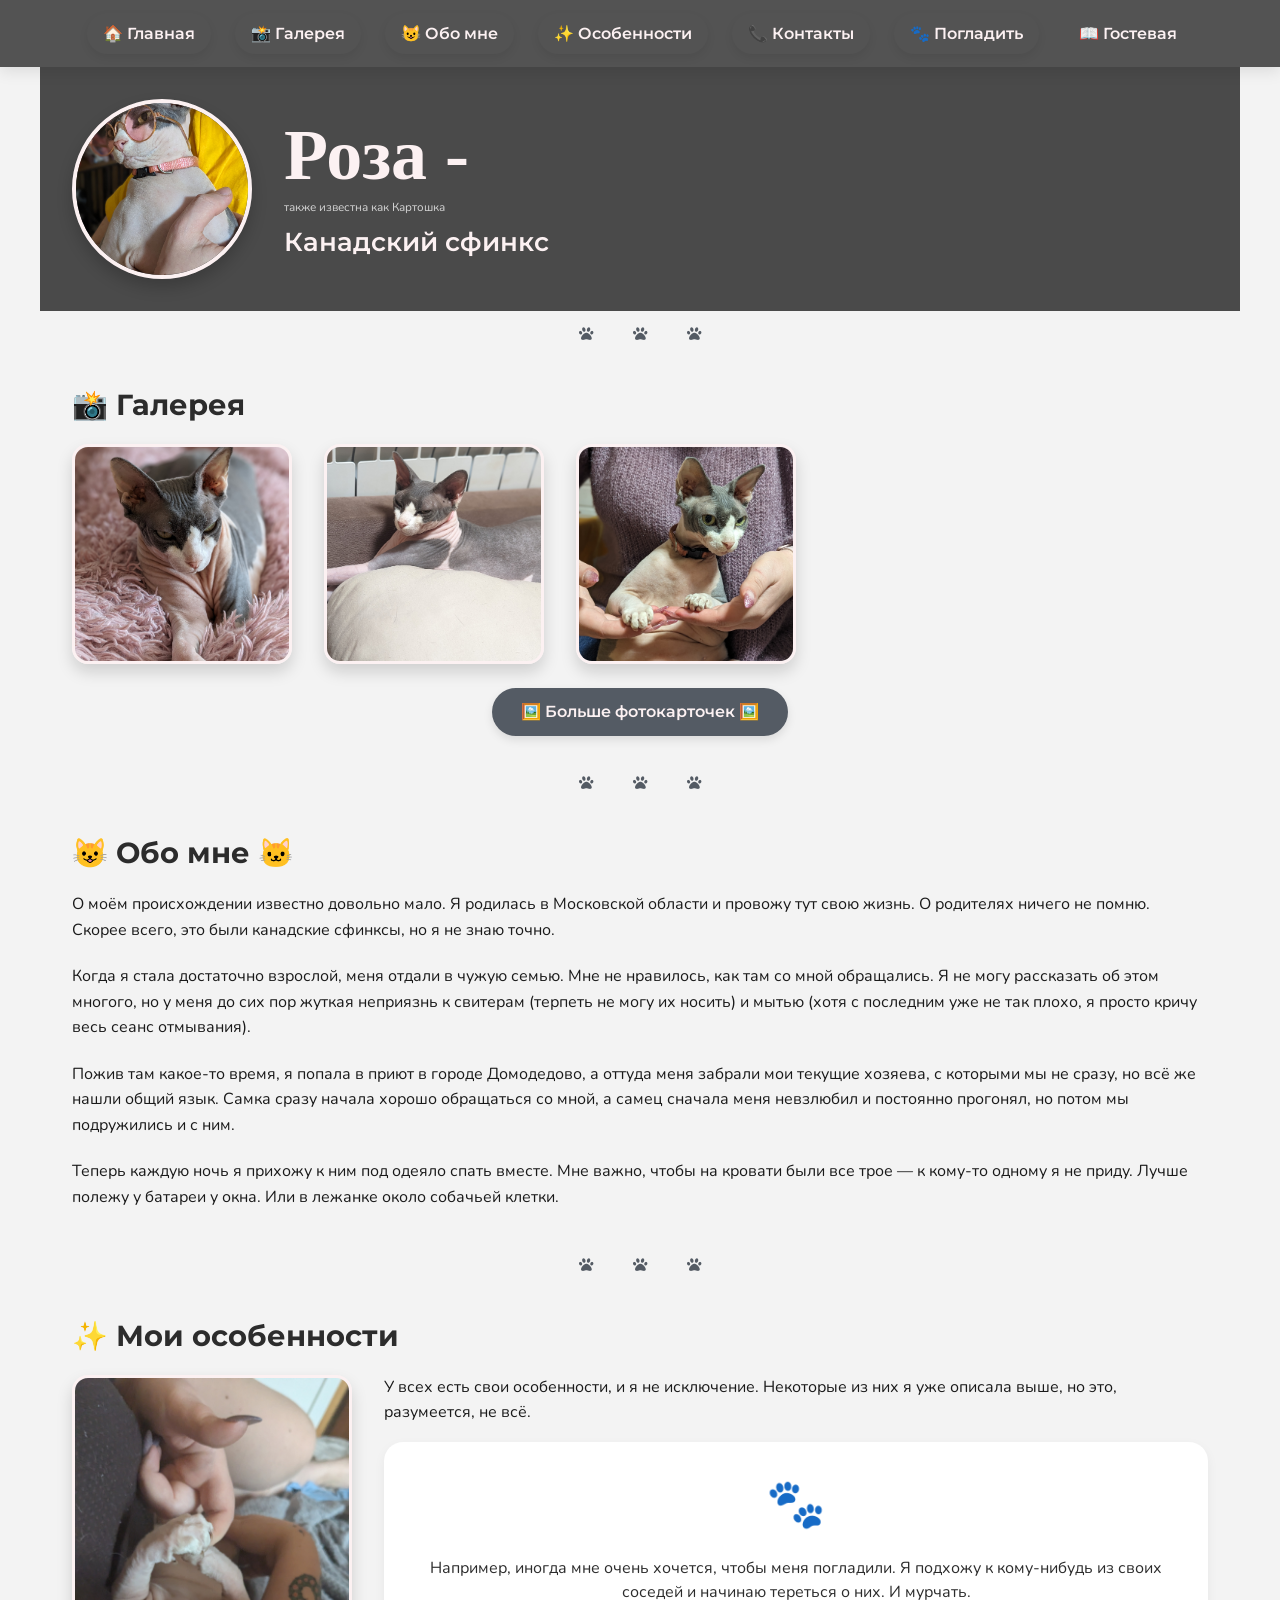
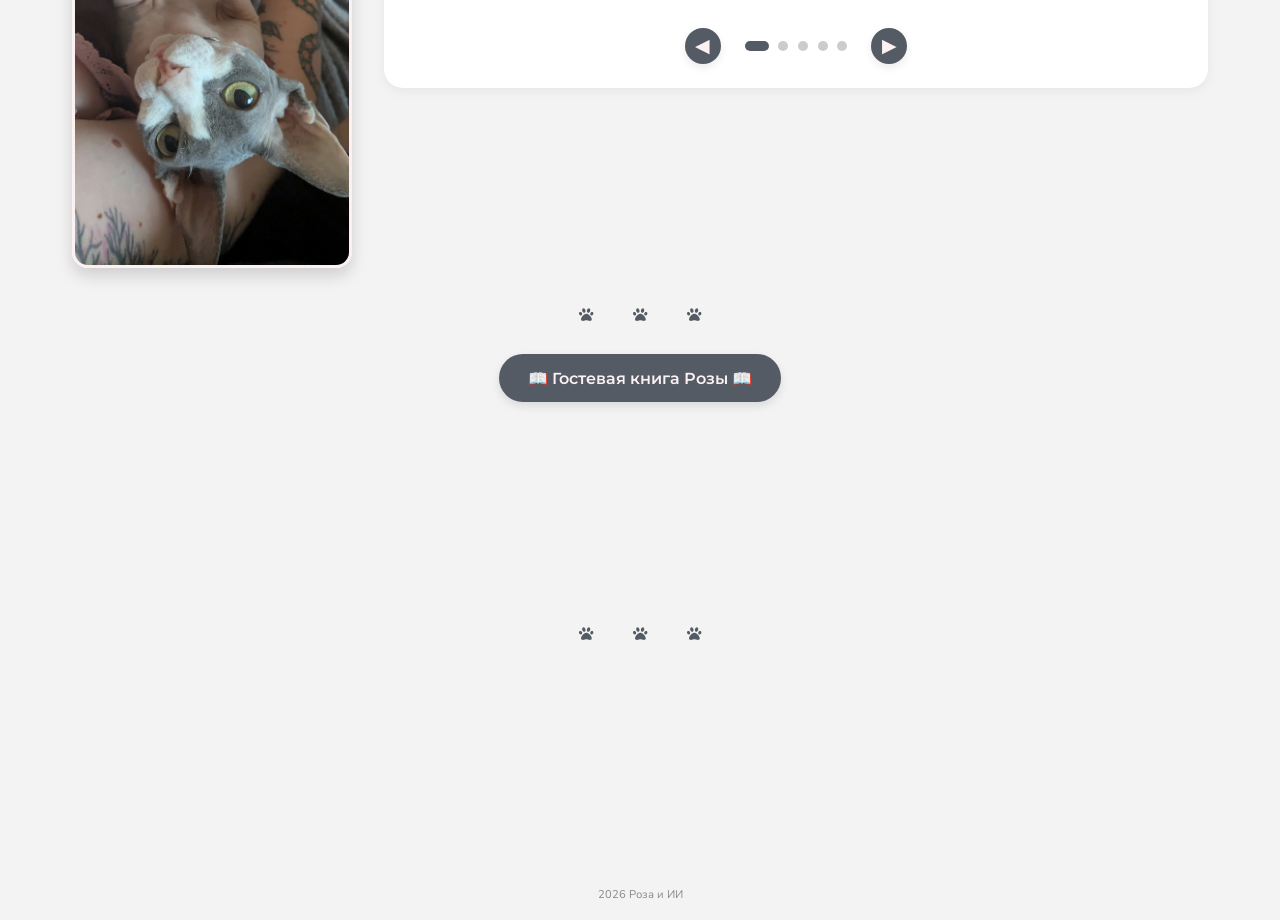
==== index.html @ 44379795 "Fix script 2" ====
<!DOCTYPE html>
<html lang="ru">
<head>
    <meta charset="UTF-8">
    <meta name="viewport" content="width=device-width, initial-scale=1.0, user-scalable=yes">
    <title>Роза — Канадский сфинкс</title>
    <link href="https://fonts.googleapis.com/css2?family=Montserrat:wght@400;600;700;800&family=Nunito:wght@300;400;500;600;700&display=swap" rel="stylesheet">
    <link rel="stylesheet" href="https://cdnjs.cloudflare.com/ajax/libs/font-awesome/6.0.0-beta3/css/all.min.css">
    <link rel="stylesheet" href="css/style.css">
    <style>
        /* Стили для липкой шапки */
        .sticky-nav {
            position: sticky;
            top: 0;
            z-index: 1000;
            background: rgba(74, 74, 74, 0.95);
            backdrop-filter: blur(10px);
            padding: 0.8rem 2rem;
            display: flex;
            justify-content: center;
            flex-wrap: wrap;
            gap: 1.5rem;
            box-shadow: 0 4px 15px rgba(0,0,0,0.1);
        }

        .nav-link {
            background: none;
            border: none;
            color: #FCF1F2;
            font-family: 'Montserrat', sans-serif;
            font-weight: 600;
            font-size: 1rem;
            cursor: pointer;
            padding: 0.5rem 1rem;
            border-radius: 2rem;
            transition: 0.2s;
            display: inline-flex;
            align-items: center;
            gap: 0.5rem;
        }

        .nav-link:hover {
            background: rgba(255,255,255,0.2);
            transform: translateY(-2px);
        }

        .nav-link:active {
            transform: translateY(0);
        }

        html {
            scroll-behavior: smooth;
        }

        section, [id] {
            scroll-margin-top: 80px;
        }

        .hero {
            display: flex;
            align-items: center;
            gap: 2rem;
            padding: 2rem 2rem;
            background: #4A4A4A;
            flex-wrap: wrap;
        }

        .hero-photo {
            width: 180px;
            height: 180px;
            object-fit: cover;
            border-radius: 50%;
            border: 4px solid #FCF1F2;
            box-shadow: 0 8px 16px rgba(0,0,0,0.2);
            cursor: default;
        }

        .hero-title {
            flex: 1;
        }
        .hero-name {
            font-family: 'Brush Script MT', 'Brush Script Std', cursive;
            font-size: 4.5rem;
            font-weight: bold;
            color: #FCF1F2;
            line-height: 1.1;
        }
        .hero-alias {
            font-family: 'Nunito', sans-serif;
            font-size: 0.73rem;
            font-weight: 400;
            color: #d4d4d4;
            margin-top: 0.2rem;
        }
        .hero-breed {
            font-family: 'Montserrat', sans-serif;
            font-size: 1.6rem;
            font-weight: 600;
            color: #FCF1F2;
            margin-top: 0.3rem;
        }

        .paw-divider {
            display: flex;
            justify-content: center;
            gap: 2.5rem;
            padding: 1rem 0;
            background: #F3F3F3;
            flex-wrap: wrap;
        }

        .paw-icon {
            font-size: 0.9rem;
            color: #545B64;
        }

        .section {
            background: #F3F3F3;
            padding: 1.5rem 2rem;
            margin-bottom: 0;
        }

        .section-title {
            font-family: 'Montserrat', sans-serif;
            font-size: 1.8rem;
            font-weight: 700;
            color: #2c2c2c;
            margin: 0 0 1rem 0;
            padding: 0;
            border-bottom: none;
        }

        .text-content {
            font-size: 1rem;
            color: #1a1a1a;
        }

        .gallery {
            display: flex;
            flex-wrap: wrap;
            gap: 2rem;
            justify-content: flex-start;
            margin: 1rem 0;
        }

        .gallery-item {
            position: relative;
            display: inline-block;
            cursor: pointer;
        }

        .gallery-item img {
            width: 220px;
            height: 220px;
            object-fit: cover;
            border-radius: 1rem;
            box-shadow: 0 8px 16px rgba(0,0,0,0.15);
            transition: 0.3s;
            display: block;
            border: 3px solid #FCF1F2;
        }

        @media (hover: hover) and (pointer: fine) {
            .gallery-item:hover::before {
                content: "🐾 🐾 🐾 🐾 🐾";
                position: absolute;
                top: -12px;
                left: -12px;
                right: -12px;
                bottom: -12px;
                font-size: 0.85rem;
                letter-spacing: 6px;
                background: transparent;
                display: flex;
                align-items: center;
                justify-content: center;
                pointer-events: none;
                border: 2px dashed #545B64;
                border-radius: 1.2rem;
                color: #545B64;
                text-align: center;
                line-height: 1.2;
                padding: 0.2rem;
            }
            .gallery-item:hover img {
                transform: scale(1.01);
                border-color: #545B64;
            }
        }

        .gallery-item:active::before {
            content: "🐾 🐾 🐾 🐾 🐾";
            position: absolute;
            top: -12px;
            left: -12px;
            right: -12px;
            bottom: -12px;
            font-size: 0.85rem;
            letter-spacing: 6px;
            background: transparent;
            display: flex;
            align-items: center;
            justify-content: center;
            border: 2px dashed #545B64;
            border-radius: 1.2rem;
            color: #545B64;
        }
        .gallery-item:active img {
            transform: scale(0.99);
        }

        .features-block {
            display: flex;
            gap: 2rem;
            flex-wrap: wrap;
            align-items: flex-start;
        }

        .features-img {
            width: 280px;
            border-radius: 1rem;
            object-fit: cover;
            box-shadow: 0 8px 16px rgba(0,0,0,0.15);
            border: 3px solid #FCF1F2;
            transition: 0.3s;
            cursor: pointer;
        }

        @media (hover: hover) and (pointer: fine) {
            .features-img:hover {
                transform: scale(1.01);
                border-color: #545B64;
                outline: 2px dashed #545B64;
                outline-offset: 8px;
            }
        }
        .features-img:active {
            outline: 2px dashed #545B64;
            outline-offset: 8px;
            transform: scale(0.99);
        }

        .features-text {
            flex: 1;
        }

        .features-list {
            list-style: none;
            margin-top: 1rem;
        }

        .features-list li {
            margin-bottom: 0.8rem;
            padding-left: 1.8rem;
            position: relative;
        }

        .features-list li::before {
            content: "🐾";
            position: absolute;
            left: 0;
            color: #545B64;
            font-weight: bold;
        }

        .contact-footer {
            margin-top: 0.8rem;
            font-style: italic;
            color: #545B64;
            font-size: 0.9rem;
        }

        .closing-block {
            display: flex;
            gap: 2.5rem;
            align-items: center;
            flex-wrap: wrap;
        }

        .closing-img {
            width: 260px;
            border-radius: 1rem;
            object-fit: cover;
            box-shadow: 0 8px 16px rgba(0,0,0,0.15);
            border: 3px solid #FCF1F2;
            transition: 0.3s;
            cursor: pointer;
        }

        @media (hover: hover) and (pointer: fine) {
            .closing-img:hover {
                transform: scale(1.01);
                border-color: #545B64;
                outline: 2px dashed #545B64;
                outline-offset: 8px;
            }
        }
        .closing-img:active {
            outline: 2px dashed #545B64;
            outline-offset: 8px;
            transform: scale(0.99);
        }

        .closing-text {
            flex: 1;
            font-size: 1.1rem;
            line-height: 1.5;
        }

        .closing-text p:last-child {
            margin-top: 0.8rem;
            font-weight: 700;
        }

        .footer-signature {
            text-align: center;
            font-family: 'Nunito', sans-serif;
            font-size: 0.7rem;
            color: #888;
            margin-top: 1rem;
            padding: 1rem;
            background: #F3F3F3;
        }

        .story-text {
            display: flex;
            flex-direction: column;
            gap: 0.8rem;
        }
        .story-text p {
            margin-bottom: 0.5rem;
        }

        /* Модальное окно для фото на главной странице */
        .modal {
            display: none;
            position: fixed;
            z-index: 2000;
            left: 0;
            top: 0;
            width: 100%;
            height: 100%;
            background-color: rgba(0,0,0,0.95);
            cursor: pointer;
        }

        .modal-content {
            position: relative;
            margin: auto;
            display: flex;
            align-items: center;
            justify-content: center;
            height: 100%;
            width: 100%;
            padding: 2rem;
        }

        .modal-img {
            max-width: 90%;
            max-height: 85vh;
            object-fit: contain;
            border-radius: 0.5rem;
            box-shadow: 0 0 30px rgba(0,0,0,0.5);
        }

        .close-modal {
            position: absolute;
            top: 20px;
            right: 35px;
            color: #FCF1F2;
            font-size: 40px;
            font-weight: bold;
            cursor: pointer;
            transition: 0.3s;
            z-index: 2001;
        }

        .close-modal:hover {
            color: #ccc;
            transform: scale(1.1);
        }

        @media (max-width: 768px) {
            .hero {
                padding: 1.5rem;
            }
            .hero-name {
                font-size: 2.8rem;
            }
            .hero-breed {
                font-size: 1.2rem;
            }
            .hero-photo {
                width: 120px;
                height: 120px;
            }
            .section {
                padding: 1rem 1.2rem;
            }
            .section-title {
                font-size: 1.4rem;
            }
            .gallery-item img {
                width: 160px;
                height: 160px;
            }
            .features-img {
                width: 100%;
                max-width: 280px;
            }
            .closing-img {
                width: 100%;
                max-width: 260px;
            }
            .paw-divider {
                gap: 1.2rem;
            }
            .close-modal {
                top: 10px;
                right: 20px;
                font-size: 30px;
            }
            .sticky-nav {
                padding: 0.5rem 1rem;
                gap: 0.8rem;
                overflow-x: auto;
                justify-content: flex-start;
                flex-wrap: nowrap;
            }
            .nav-link {
                font-size: 0.85rem;
                padding: 0.4rem 0.8rem;
                white-space: nowrap;
            }
        }
        /* Карусель фактов */
.facts-carousel {
    background: #FFF;
    border-radius: 1.2rem;
    padding: 1.5rem;
    margin-top: 1rem;
    box-shadow: 0 4px 12px rgba(0,0,0,0.05);
}

.fact-card {
    display: none;
    text-align: center;
    animation: fadeIn 0.4s ease;
}

.fact-card.active {
    display: block;
}

.fact-icon {
    font-size: 3rem;
    margin-bottom: 0.8rem;
}

.fact-text {
    font-size: 1rem;
    line-height: 1.5;
    color: #2c2c2c;
}

.carousel-nav {
    display: flex;
    align-items: center;
    justify-content: center;
    gap: 1.5rem;
    margin-top: 1.5rem;
}

.carousel-prev,
.carousel-next {
    background: #545B64;
    border: none;
    color: #FCF1F2;
    font-size: 1.2rem;
    width: 36px;
    height: 36px;
    border-radius: 50%;
    cursor: pointer;
    transition: 0.2s;
    display: inline-flex;
    align-items: center;
    justify-content: center;
}

.carousel-prev:hover,
.carousel-next:hover {
    background: #6a7480;
    transform: scale(1.05);
}

.carousel-prev:active,
.carousel-next:active {
    transform: scale(0.95);
}

.carousel-dots {
    display: flex;
    gap: 0.6rem;
}

.dot {
    width: 10px;
    height: 10px;
    background: #ccc;
    border-radius: 50%;
    cursor: pointer;
    transition: 0.2s;
}

.dot.active {
    background: #545B64;
    width: 24px;
    border-radius: 10px;
}

.dot:hover {
    background: #999;
}

@keyframes fadeIn {
    from {
        opacity: 0;
        transform: translateX(10px);
    }
    to {
        opacity: 1;
        transform: translateX(0);
    }
}

@media (max-width: 768px) {
    .fact-icon {
        font-size: 2.5rem;
    }
    .fact-text {
        font-size: 0.9rem;
    }
    .carousel-nav {
        gap: 1rem;
    }
}
    </style>
</head>
<body>

<!-- Липкая панель навигации -->
<div class="sticky-nav">
    <button class="nav-link" data-section="hero">🏠 Главная</button>
    <button class="nav-link" data-section="gallery">📸 Галерея</button>
    <button class="nav-link" data-section="about">😺 Обо мне</button>
    <button class="nav-link" data-section="features">✨ Особенности</button>
    <button class="nav-link" data-section="contact">📞 Контакты</button>
    <button class="nav-link" data-section="pet">🐾 Погладить</button>
     <a href="guestbook.html" class="nav-link" style="text-decoration: none;">📖 Гостевая</a>
</div>

<div class="container">
    <div class="hero" id="hero">
        <img class="hero-photo" src="images/glasses.jpg" alt="Роза в очках">
        <div class="hero-title">
            <div class="hero-name">Роза -</div>
            <div class="hero-alias">также известна как Картошка</div>
            <div class="hero-breed">Канадский сфинкс</div>
        </div>
    </div>

    <div class="paw-divider">
        <i class="fas fa-paw paw-icon"></i>
        <i class="fas fa-paw paw-icon"></i>
        <i class="fas fa-paw paw-icon"></i>
    </div>

    <div class="section" id="gallery">
        <div class="section-title">📸 Галерея</div>
        <div class="text-content">
            <div class="gallery">
                <div class="gallery-item" data-img="images/paw_straight.jpg">
                    <img src="images/paw_straight.jpg" alt="Прямая лапка">
                </div>
                <div class="gallery-item" data-img="images/paws.jpg">
                    <img src="images/paws.jpg" alt="Лапки">
                </div>
                <div class="gallery-item" data-img="images/on_hands.jpg">
                    <img src="images/on_hands.jpg" alt="На руках">
                </div>
            </div>
            <div style="text-align: center; margin-top: 1.5rem;">
                <a href="gallery.html" style="display: inline-block; background: #545B64; color: #FCF1F2; padding: 0.7rem 1.8rem; border-radius: 60px; text-decoration: none; font-weight: 600; font-family: 'Montserrat', sans-serif; transition: 0.2s; box-shadow: 0 4px 10px rgba(0,0,0,0.1);">
                    🖼️ Больше фотокарточек 🖼️
                </a>
            </div>
        </div>
    </div>

    <div class="paw-divider">
        <i class="fas fa-paw paw-icon"></i>
        <i class="fas fa-paw paw-icon"></i>
        <i class="fas fa-paw paw-icon"></i>
    </div>

    <div class="section" id="about">
        <div class="section-title">😺 Обо мне 🐱</div>
        <div class="text-content">
            <div class="story-text">
                <p>О моём происхождении известно довольно мало. Я родилась в Московской области и провожу тут свою жизнь. О родителях ничего не помню. Скорее всего, это были канадские сфинксы, но я не знаю точно.</p>
                <p>Когда я стала достаточно взрослой, меня отдали в чужую семью. Мне не нравилось, как там со мной обращались. Я не могу рассказать об этом многого, но у меня до сих пор жуткая неприязнь к свитерам (терпеть не могу их носить) и мытью (хотя с последним уже не так плохо, я просто кричу весь сеанс отмывания).</p>
                <p>Пожив там какое-то время, я попала в приют в городе Домодедово, а оттуда меня забрали мои текущие хозяева, с которыми мы не сразу, но всё же нашли общий язык. Самка сразу начала хорошо обращаться со мной, а самец сначала меня невзлюбил и постоянно прогонял, но потом мы подружились и с ним.</p>
                <p>Теперь каждую ночь я прихожу к ним под одеяло спать вместе. Мне важно, чтобы на кровати были все трое — к кому-то одному я не приду. Лучше полежу у батареи у окна. Или в лежанке около собачьей клетки.</p>
            </div>
        </div>
    </div>

    <div class="paw-divider">
        <i class="fas fa-paw paw-icon"></i>
        <i class="fas fa-paw paw-icon"></i>
        <i class="fas fa-paw paw-icon"></i>
    </div>

    <div class="section" id="features">
    <div class="section-title">✨ Мои особенности</div>
    <div class="text-content">
        <div class="features-block">
            <img class="features-img" src="images/looks_up.jpg" alt="Роза смотрит вверх" data-img="images/looks_up.jpg">
            <div class="features-text">
                <p>У всех есть свои особенности, и я не исключение. Некоторые из них я уже описала выше, но это, разумеется, не всё.</p>
                
                <!-- Карусель фактов -->
                <div class="facts-carousel">
                    <div class="fact-card active" data-fact="0">
                        <div class="fact-icon">🐾</div>
                        <div class="fact-text">Например, иногда мне очень хочется, чтобы меня погладили. Я подхожу к кому-нибудь из своих соседей и начинаю тереться о них. И мурчать.</div>
                    </div>
                    <div class="fact-card" data-fact="1">
                        <div class="fact-icon">🍗</div>
                        <div class="fact-text">У меня аллергия на курицу.</div>
                    </div>
                    <div class="fact-card" data-fact="2">
                        <div class="fact-icon">🧼</div>
                        <div class="fact-text">Я очень быстро пачкаю шкурку. Согласитесь, не у каждой кошки есть такое солидное преимущество. Правда, моим соседям это почему-то не нравится, поэтому раз в 2-3 недели самец меня моет. Я не в восторге, но тут ничего не поделаешь.</div>
                    </div>
                    <div class="fact-card" data-fact="3">
                        <div class="fact-icon">🐱</div>
                        <div class="fact-text">Время от времени у нас начинают жить другие кошки. Мы вежливо обмениваемся взглядами и ходим в один лоток, но в целом мне всё равно.</div>
                    </div>
                    <div class="fact-card" data-fact="4">
                        <div class="fact-icon">💨</div>
                        <div class="fact-text">Стыдно признаться, но я очень люблю, когда меня шлёпают по спинке над хвостом. Оооо, как же это приятно! Пожалуйста, никому не рассказывайте.</div>
                    </div>
                    
                    <div class="carousel-nav">
                        <button class="carousel-prev" aria-label="Предыдущий факт">◀</button>
                        <div class="carousel-dots">
                            <span class="dot active" data-dot="0"></span>
                            <span class="dot" data-dot="1"></span>
                            <span class="dot" data-dot="2"></span>
                            <span class="dot" data-dot="3"></span>
                            <span class="dot" data-dot="4"></span>
                        </div>
                        <button class="carousel-next" aria-label="Следующий факт">▶</button>
                    </div>
                </div>
            </div>
        </div>
    </div>
</div>

    <div class="paw-divider">
        <i class="fas fa-paw paw-icon"></i>
        <i class="fas fa-paw paw-icon"></i>
        <i class="fas fa-paw paw-icon"></i>
    </div>

    <div style="text-align: center; margin: 1rem 0;">
    <a href="guestbook.html" style="display: inline-block; background: #545B64; color: #FCF1F2; padding: 0.7rem 1.8rem; border-radius: 60px; text-decoration: none; font-weight: 600; font-family: 'Montserrat', sans-serif; transition: 0.2s; box-shadow: 0 4px 10px rgba(0,0,0,0.1);">
        📖 Гостевая книга Розы 📖
    </a>
</div>

    <div class="section" id="contact">
        <div class="section-title">📞 Связаться со мной</div>
        <div class="text-content">
            <div class="contact-buttons">
                <button class="contact-btn" onclick="showNotification('Зачем мне телеграм? 😸')"><i class="fab fa-telegram"></i> У меня нет Телеграма</button>
                <button class="contact-btn" onclick="showNotification('Вы серьёзно? Я же кошка! 🐾')"><i class="fas fa-envelope"></i> У меня нет почты</button>
                <button class="contact-btn" onclick="showNotification('Серьёзно, хватит 📸😼')"><i class="fab fa-instagram"></i> У меня нет Инстаграма</button>
                <button class="contact-btn" onclick="showNotification('Я всецело и на полном серьёзе считаю, что после захвата властью этого сайта делать там совершенно нечего. Возможно, кому-то моя позиция покажется рискованной или даже дерзкой, но то, во что развился интернет, подарило пользователям ощущение невиданной доселе свободы, а также возможности, которые раньше нельзя было даже представить. Теперь же все эти попытки запрещать, ограничивать и закрывать вызывают лишь чувство глубочайшего сожаления, как если бы у человечества пытались отнять его право на самовыражение и гражданские свободы, которые, как нам всем начало казаться, являются неотъемлимым элементом современной цивилизации. Впрочем,')"><i class="fab fa-vk"></i> У меня нет ВК</button>
            </div>
            <div class="contact-footer">
                <i class="fas fa-paw"></i> Я же кошка, чего вы ожидали? лол
            </div>
        </div>
    </div>

    <div class="paw-divider">
        <i class="fas fa-paw paw-icon"></i>
        <i class="fas fa-paw paw-icon"></i>
        <i class="fas fa-paw paw-icon"></i>
    </div>

    <div class="section">
        <div class="text-content">
            <div class="closing-block">
                <img class="closing-img" src="images/sleeps.jpg" alt="Роза спит" data-img="images/sleeps.jpg">
                <div class="closing-text">
                    <p>Буду рада новым знакомствам. Но не со всеми. Может, как-то где-то встретимся.</p>
                    <p>Пока! 🐾</p>
                </div>
            </div>
        </div>
    </div>

    <div class="footer-signature">
        2026 Роза и ИИ
    </div>
</div>

<div id="custom-notification" style="display: none; position: fixed; top: 50%; left: 50%; transform: translate(-50%, -50%); background: #545B64; color: #FCF1F2; padding: 1.5rem 2rem; border-radius: 1rem; box-shadow: 0 10px 30px rgba(0,0,0,0.3); z-index: 1000; font-family: 'Nunito', sans-serif; text-align: center; max-width: 300px;">
    <p id="notification-message" style="margin-bottom: 1rem; font-size: 1.1rem;"></p>
    <button onclick="closeNotification()" style="background: #FCF1F2; color: #545B64; border: none; padding: 0.5rem 1.5rem; border-radius: 2rem; cursor: pointer; font-weight: bold; font-family: 'Nunito', sans-serif;">Мяу 😸</button>
</div>
<div id="overlay" style="display: none; position: fixed; top: 0; left: 0; width: 100%; height: 100%; background: rgba(0,0,0,0.5); z-index: 999;" onclick="closeNotification()"></div>

<script src="js/main.js"></script>
<script>
    // Оживляем кнопки в липкой шапке
    document.querySelectorAll('.nav-link[data-section]').forEach(link => {
        link.addEventListener('click', function(e) {
            const sectionId = this.getAttribute('data-section');
            
            if (sectionId === 'pet') {
                window.location.href = 'pet.html';
            } else {
                const target = document.getElementById(sectionId);
                if (target) {
                    target.scrollIntoView({ behavior: 'smooth', block: 'start' });
                }
            }
        });
    });

    // Модальное окно для фото
    const modalHtml = `
        <div id="imageModal" class="modal" style="display: none;">
            <span class="close-modal" onclick="closeImageModal()">&times;</span>
            <div class="modal-content" onclick="event.stopPropagation()">
                <img class="modal-img" id="imageModalImg" src="" alt="">
            </div>
        </div>
    `;
    document.body.insertAdjacentHTML('beforeend', modalHtml);

    function openImageModal(imgSrc) {
        const modal = document.getElementById('imageModal');
        const modalImg = document.getElementById('imageModalImg');
        modal.style.display = 'block';
        modalImg.src = imgSrc;
        document.body.style.overflow = 'hidden';
    }

    function closeImageModal() {
        document.getElementById('imageModal').style.display = 'none';
        document.body.style.overflow = 'auto';
    }

    document.querySelectorAll('.gallery-item, .features-img, .closing-img').forEach(element => {
        element.addEventListener('click', function(e) {
            e.stopPropagation();
            const imgSrc = this.getAttribute('data-img') || this.querySelector('img')?.getAttribute('src');
            if (imgSrc) {
                openImageModal(imgSrc);
            }
        });
    });

    document.addEventListener('click', function(e) {
        const modal = document.getElementById('imageModal');
        if (e.target === modal) {
            closeImageModal();
        }
    });

    document.addEventListener('keydown', function(e) {
        if (e.key === 'Escape') {
            closeImageModal();
        }
    });

    // Карусель фактов
    setTimeout(() => {
        const factCards = document.querySelectorAll('.fact-card');
        const dots = document.querySelectorAll('.dot');
        const prevBtn = document.querySelector('.carousel-prev');
        const nextBtn = document.querySelector('.carousel-next');

        if (factCards.length === 0) return;

        let currentFact = 0;
        const totalFacts = factCards.length;

        function showFact(index) {
            factCards.forEach(card => card.classList.remove('active'));
            dots.forEach(dot => dot.classList.remove('active'));
            
            factCards[index].classList.add('active');
            dots[index].classList.add('active');
            currentFact = index;
        }

        function nextFact() {
            let newIndex = currentFact + 1;
            if (newIndex >= totalFacts) newIndex = 0;
            showFact(newIndex);
        }

        function prevFact() {
            let newIndex = currentFact - 1;
            if (newIndex < 0) newIndex = totalFacts - 1;
            showFact(newIndex);
        }

        if (prevBtn) prevBtn.addEventListener('click', prevFact);
        if (nextBtn) nextBtn.addEventListener('click', nextFact);

        dots.forEach((dot, index) => {
            dot.addEventListener('click', () => showFact(index));
        });

        const carousel = document.querySelector('.facts-carousel');
        if (carousel) {
            let touchStartX = 0;
            let touchEndX = 0;
            
            carousel.addEventListener('touchstart', (e) => {
                touchStartX = e.changedTouches[0].screenX;
            });
            
            carousel.addEventListener('touchend', (e) => {
                touchEndX = e.changedTouches[0].screenX;
                if (touchEndX < touchStartX - 50) nextFact();
                if (touchEndX > touchStartX + 50) prevFact();
            });
        }
    }, 100);
</script>
                
</body>
</html>
---- css/style.css ----
/* Липкая шапка с навигацией */
.sticky-nav {
    position: sticky;
    top: 0;
    z-index: 1000;
    background: #4A4A4A;
    backdrop-filter: blur(10px);
    background: rgba(74, 74, 74, 0.95);
    padding: 0.8rem 2rem;
    display: flex;
    justify-content: center;
    flex-wrap: wrap;
    gap: 1.5rem;
    box-shadow: 0 4px 15px rgba(0,0,0,0.1);
    transition: all 0.3s ease;
}

.nav-link {
    background: none;
    border: none;
    color: #FCF1F2;
    font-family: 'Montserrat', sans-serif;
    font-weight: 600;
    font-size: 1rem;
    cursor: pointer;
    padding: 0.5rem 1rem;
    border-radius: 2rem;
    transition: 0.2s;
    display: inline-flex;
    align-items: center;
    gap: 0.5rem;
}

.nav-link:hover {
    background: rgba(255,255,255,0.2);
    transform: translateY(-2px);
}

.nav-link:active {
    transform: translateY(0);
}

/* Плавный скролл */
html {
    scroll-behavior: smooth;
}

/* Отступ для якорей (чтобы шапка не перекрывала секцию) */
section {
    scroll-margin-top: 80px;
}
* {
    margin: 0;
    padding: 0;
    box-sizing: border-box;
}

body {
    font-family: 'Nunito', sans-serif;
    background-color: #F3F3F3;
    color: #1a1a1a;
    line-height: 1.6;
    padding: 0;
}

/* Только для ПК: курсор-лапка */
@media (hover: hover) and (pointer: fine) {
    /* Обычный курсор */
    body {
        cursor: url('../cursors/cursor.png') 12 5, auto;
    }
    
    /* Курсор при зажатой кнопке мыши (клик) */
    body:active {
        cursor: url('../cursors/cursor_pushed.png') 12 5, auto;
         transition: cursor 0.01s;
    }
    
    /* Курсор при наведении на кликабельные элементы (ссылки, кнопки, фото) */
    a:hover,
    button:hover,
    .contact-btn:hover,
    .gallery-item:hover,
    .features-img:hover,
    .closing-img:hover,
    .photo-card:hover,
    .back-link:hover,
    [onclick]:hover {
        cursor: url('../cursors/cursor_active.png') 12 5, auto;
    }
}
.container {
    max-width: 1200px;
    margin: 0 auto;
    background: transparent;
    border-radius: 0;
    overflow: hidden;
}

/* Шапка с возвратом на главную */
.back-header {
    padding: 1rem 2rem;
    background: #4A4A4A;
}

.back-link {
    display: inline-flex;
    align-items: center;
    gap: 0.5rem;
    color: #FCF1F2;
    text-decoration: none;
    font-family: 'Montserrat', sans-serif;
    font-weight: 600;
    transition: 0.2s;
    padding: 0.5rem 1rem;
    border-radius: 2rem;
    background: rgba(255,255,255,0.1);
}

.back-link:hover {
    background: rgba(255,255,255,0.2);
    transform: translateX(-3px);
}

.back-link:active {
    transform: scale(0.97);
}

/* Заголовки страниц */
.page-header {
    text-align: center;
    padding: 2rem 2rem 1rem 2rem;
    background: #F3F3F3;
}

.page-title {
    font-family: 'Montserrat', sans-serif;
    font-size: 2rem;
    font-weight: 700;
    color: #2c2c2c;
    margin-bottom: 0.5rem;
}

.page-subtitle {
    font-family: 'Nunito', sans-serif;
    font-size: 0.7rem;
    color: #888;
    letter-spacing: 0.5px;
}

/* Кнопки контактов */
.contact-buttons {
    display: flex;
    flex-wrap: wrap;
    gap: 1.2rem;
    margin: 1rem 0 1rem 0;
}

.contact-btn {
    background: #545B64;
    color: #FCF1F2;
    padding: 0.8rem 1.6rem;
    border-radius: 60px;
    font-weight: 700;
    display: inline-flex;
    align-items: center;
    gap: 0.6rem;
    transition: all 0.25s ease;
    font-family: 'Nunito', sans-serif;
    border: none;
    cursor: pointer;
    box-shadow: 0 2px 6px rgba(0,0,0,0.1);
    -webkit-tap-highlight-color: transparent;
}

.contact-btn:hover {
    background: linear-gradient(145deg, #b0b0b0, #8a8a8a);
    color: #2c2c2c;
    box-shadow: 0 4px 12px rgba(0,0,0,0.2);
    transform: translateY(-2px);
}

.contact-btn:active {
    transform: scale(0.97);
    transition: 0.05s;
}

/* Модальное окно (общее для всех страниц) */
.modal {
    display: none;
    position: fixed;
    z-index: 2000;
    left: 0;
    top: 0;
    width: 100%;
    height: 100%;
    background-color: rgba(0,0,0,0.95);
    cursor: pointer;
}

.modal-content {
    position: relative;
    margin: auto;
    display: flex;
    align-items: center;
    justify-content: center;
    height: 100%;
    width: 100%;
    padding: 2rem;
}

.modal-img {
    max-width: 90%;
    max-height: 85vh;
    object-fit: contain;
    border-radius: 0.5rem;
    box-shadow: 0 0 30px rgba(0,0,0,0.5);
}

.close-modal {
    position: absolute;
    top: 20px;
    right: 35px;
    color: #FCF1F2;
    font-size: 40px;
    font-weight: bold;
    cursor: pointer;
    transition: 0.3s;
    z-index: 2001;
}

.close-modal:hover {
    color: #ccc;
    transform: scale(1.1);
}

/* Уведомления (старый стиль с кнопкой — для главной страницы) */
#custom-notification {
    display: none;
    position: fixed;
    top: 50%;
    left: 50%;
    transform: translate(-50%, -50%);
    background: #545B64;
    color: #FCF1F2;
    padding: 1.5rem 2rem;
    border-radius: 1rem;
    box-shadow: 0 10px 30px rgba(0,0,0,0.3);
    z-index: 1000;
    font-family: 'Nunito', sans-serif;
    text-align: center;
    max-width: 300px;
}

#overlay {
    display: none;
    position: fixed;
    top: 0;
    left: 0;
    width: 100%;
    height: 100%;
    background: rgba(0,0,0,0.5);
    z-index: 999;
}

/* Адаптация уведомлений для телефонов */
@media (max-width: 600px) {
    #custom-notification {
        width: 90%;
        max-width: 320px;
        max-height: 80vh;
        padding: 1.2rem;
        display: flex;
        flex-direction: column;
    }
    #notification-message {
        overflow-y: auto;
        max-height: 55vh;
        padding-right: 0.3rem;
        font-size: 0.9rem;
        line-height: 1.5;
        margin-bottom: 1rem;
    }
    #custom-notification button {
        margin-top: 0.5rem;
        flex-shrink: 0;
    }
    .close-modal {
        top: 10px;
        right: 20px;
        font-size: 30px;
    }
}

/* Адаптивность для модального окна на телефонах */
@media (max-width: 768px) {
    .modal-content {
        padding: 1rem;
    }
    .modal-img {
        max-width: 95%;
        max-height: 80vh;
    }
}
/* Убираем выделение при касании на телефонах */
* {
    -webkit-tap-highlight-color: transparent !important;
    outline: none !important;
}

/* Для гарантии — на всех интерактивных элементах */
button,
a,
.contact-btn,
.gallery-item,
.features-img,
.closing-img,
.photo-card,
.back-link,
.submit-btn,
.paw-btn,
[onclick] {
    -webkit-tap-highlight-color: transparent !important;
    outline: none !important;
    user-select: none !important;
}

/* На телефонах убираем стандартный эффект нажатия */
@media (max-width: 768px) {
    button:active,
    a:active,
    .contact-btn:active,
    .gallery-item:active,
    .features-img:active,
    .closing-img:active,
    .photo-card:active,
    .back-link:active,
    .submit-btn:active,
    .paw-btn:active {
        background-color: transparent !important;
        -webkit-tap-highlight-color: transparent !important;
    }
}
/* Предзагрузка курсоров */
body::before {
    content: '';
    position: absolute;
    top: -9999px;
    left: -9999px;
    background-image: url('../cursors/cursor.png'), 
                      url('../cursors/cursor_active.png'),
                      url('../cursors/cursor_pushed.png');
    background-size: 1px 1px;
    pointer-events: none;
}
.footer-signature {
    text-align: center;
    font-family: 'Nunito', sans-serif;
    font-size: 0.7rem;
    color: #888;
    margin-top: 1rem;
    padding: 1rem;
    background: #F3F3F3;
}
/* Тени под интерактивными элементами */
button,
.contact-btn,
.submit-btn,
.paw-btn,
.back-link,
.gallery-item img,
.features-img,
.closing-img,
.photo-card {
    box-shadow: 0 4px 8px rgba(0, 0, 0, 0.08);
    transition: box-shadow 0.2s ease, transform 0.2s ease;
}

/* При наведении/касании тень усиливается */
button:hover,
.contact-btn:hover,
.submit-btn:hover,
.paw-btn:hover,
.back-link:hover,
.gallery-item:hover img,
.features-img:hover,
.closing-img:hover,
.photo-card:hover {
    box-shadow: 0 8px 16px rgba(0, 0, 0, 0.15);
}

/* Активное состояние (нажатие) */
button:active,
.contact-btn:active,
.submit-btn:active,
.paw-btn:active,
.back-link:active {
    box-shadow: 0 2px 4px rgba(0, 0, 0, 0.1);
    transform: translateY(1px);
}

/* Анимация появления блоков при скролле */
.fade-in {
    opacity: 0;
    transform: translateY(30px);
    transition: opacity 0.6s ease-out, transform 0.6s ease-out;
}

.fade-in.visible {
    opacity: 1;
    transform: translateY(0);
}

/* Кнопка "Наверх" */
.go-top {
    position: fixed;
    bottom: 20px;
    right: 20px;
    background: #545B64;
    color: #FCF1F2;
    border: none;
    border-radius: 50%;
    width: 50px;
    height: 50px;
    cursor: pointer;
    z-index: 1000;
    box-shadow: 0 4px 12px rgba(0,0,0,0.2);
    transition: all 0.3s ease;
    display: flex;
    align-items: center;
    justify-content: center;
    font-size: 1.5rem;
    opacity: 0;
    visibility: hidden;
    transition: opacity 0.3s, visibility 0.3s;
}

.go-top.show {
    opacity: 1;
    visibility: visible;
}

.go-top:hover {
    background: #6a7480;
    transform: scale(1.05);
}

.go-top:active {
    transform: scale(0.95);
}

@media (max-width: 768px) {
    .go-top {
        width: 45px;
        height: 45px;
        font-size: 1.2rem;
        bottom: 15px;
        right: 15px;
    }
}
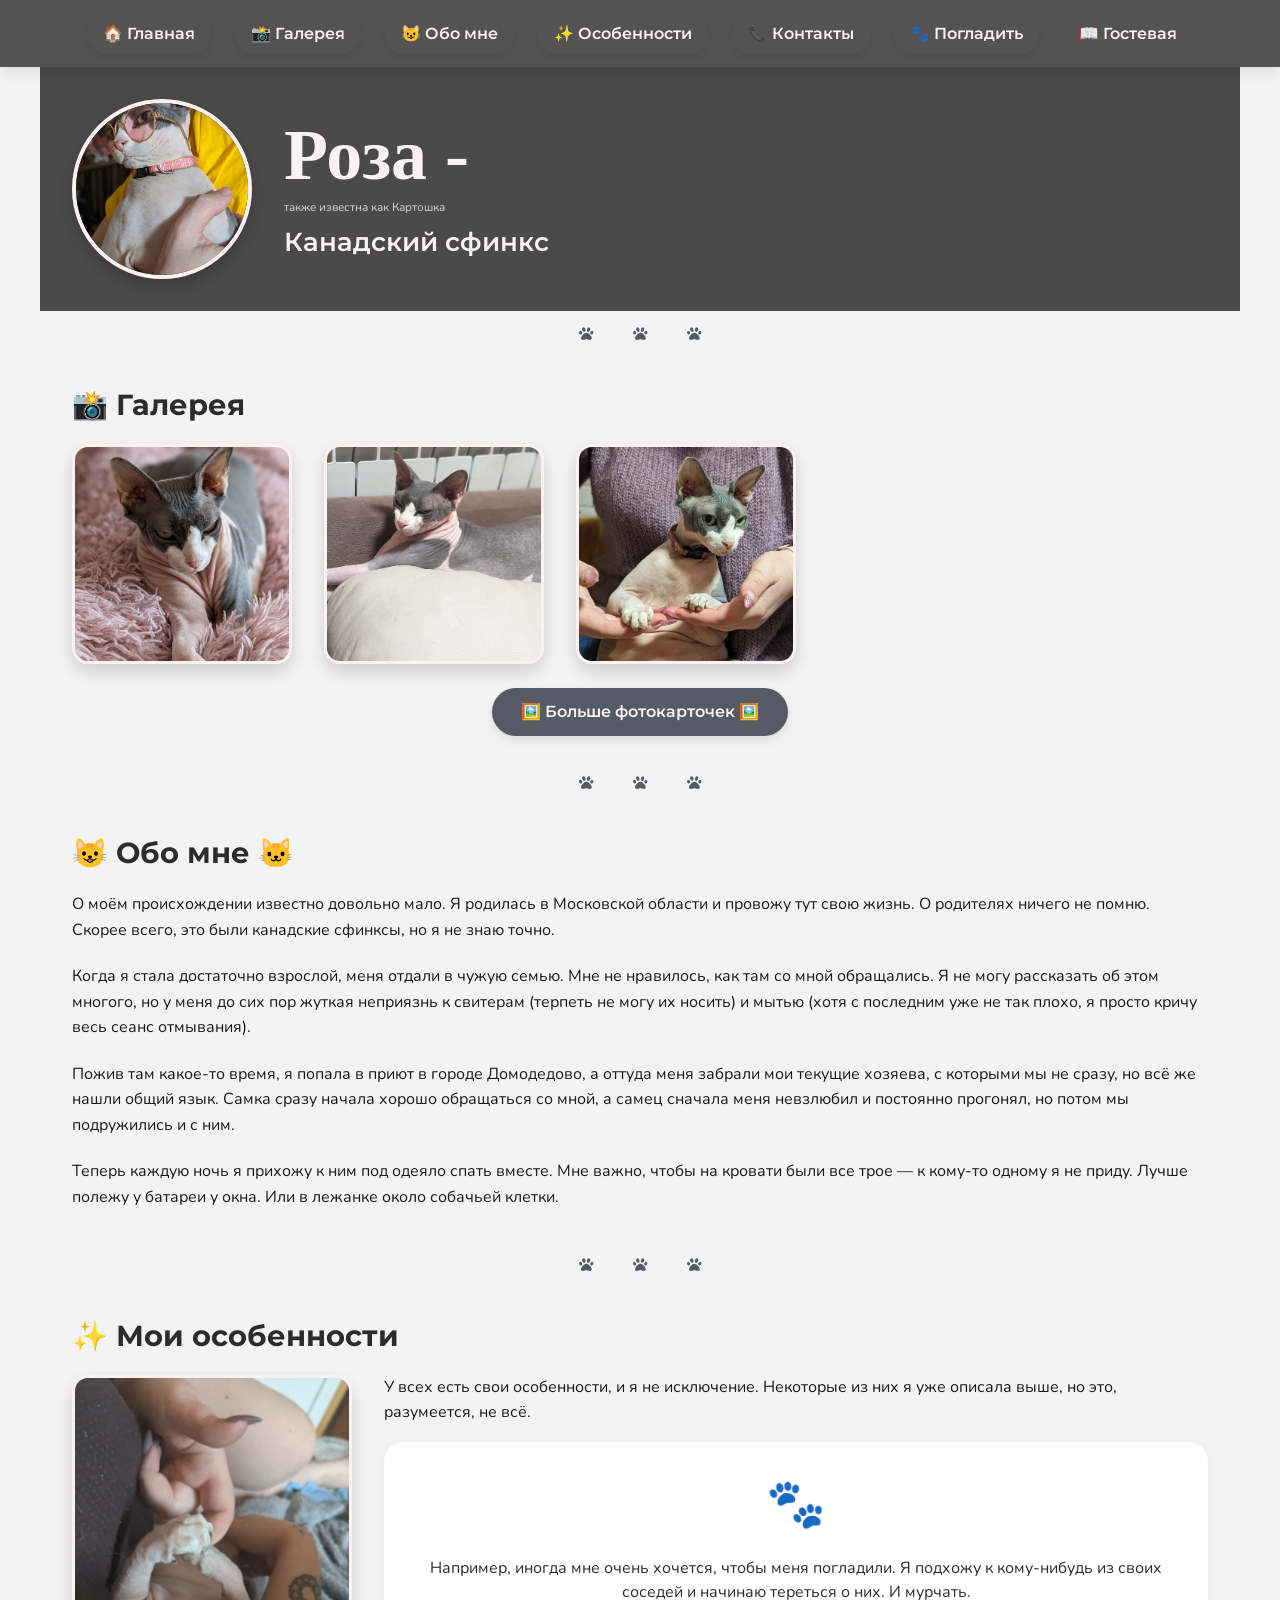
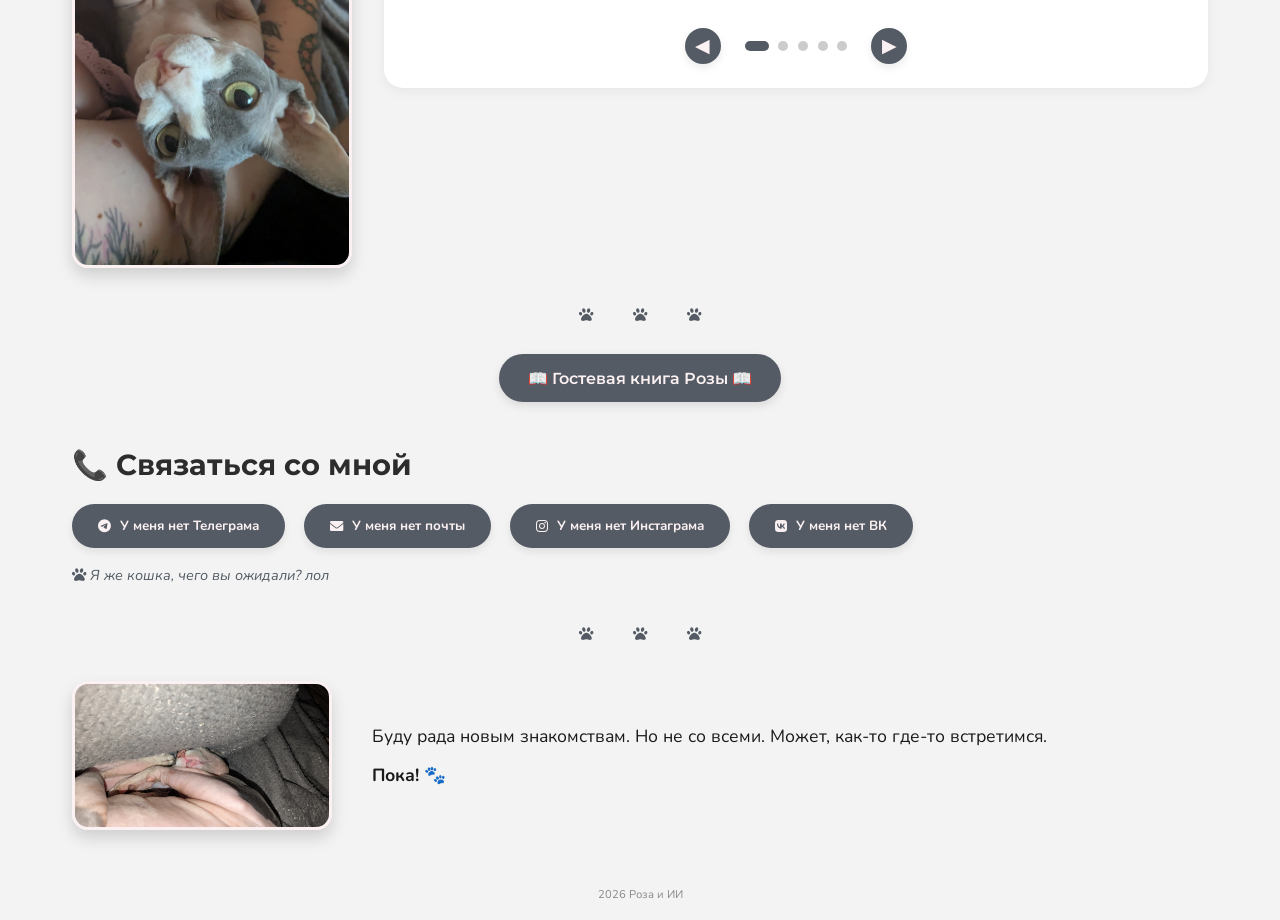
==== commit 0b7a8c22: "added div class fade in" ====
--- a/index.html
+++ b/index.html
@@ -743,6 +743,8 @@
         });
     });
 
+    <div class="section fade-in" id="gallery">
+
     // Модальное окно для фото
     const modalHtml = `
         <div id="imageModal" class="modal" style="display: none;">
--- a/css/style.css
+++ b/css/style.css
@@ -1,54 +1,54 @@
-/* Липкая шапка с навигацией */
-.sticky-nav {
-    position: sticky;
-    top: 0;
-    z-index: 1000;
-    background: #4A4A4A;
-    backdrop-filter: blur(10px);
-    background: rgba(74, 74, 74, 0.95);
-    padding: 0.8rem 2rem;
-    display: flex;
-    justify-content: center;
-    flex-wrap: wrap;
-    gap: 1.5rem;
-    box-shadow: 0 4px 15px rgba(0,0,0,0.1);
-    transition: all 0.3s ease;
-}
-
-.nav-link {
-    background: none;
-    border: none;
-    color: #FCF1F2;
-    font-family: 'Montserrat', sans-serif;
-    font-weight: 600;
-    font-size: 1rem;
-    cursor: pointer;
-    padding: 0.5rem 1rem;
-    border-radius: 2rem;
-    transition: 0.2s;
-    display: inline-flex;
-    align-items: center;
-    gap: 0.5rem;
-}
-
-.nav-link:hover {
-    background: rgba(255,255,255,0.2);
-    transform: translateY(-2px);
-}
-
-.nav-link:active {
-    transform: translateY(0);
-}
-
-/* Плавный скролл */
-html {
-    scroll-behavior: smooth;
-}
-
-/* Отступ для якорей (чтобы шапка не перекрывала секцию) */
-section {
-    scroll-margin-top: 80px;
-}
+/* Липкая шапка с навигацией */
+.sticky-nav {
+    position: sticky;
+    top: 0;
+    z-index: 1000;
+    background: #4A4A4A;
+    backdrop-filter: blur(10px);
+    background: rgba(74, 74, 74, 0.95);
+    padding: 0.8rem 2rem;
+    display: flex;
+    justify-content: center;
+    flex-wrap: wrap;
+    gap: 1.5rem;
+    box-shadow: 0 4px 15px rgba(0,0,0,0.1);
+    transition: all 0.3s ease;
+}
+
+.nav-link {
+    background: none;
+    border: none;
+    color: #FCF1F2;
+    font-family: 'Montserrat', sans-serif;
+    font-weight: 600;
+    font-size: 1rem;
+    cursor: pointer;
+    padding: 0.5rem 1rem;
+    border-radius: 2rem;
+    transition: 0.2s;
+    display: inline-flex;
+    align-items: center;
+    gap: 0.5rem;
+}
+
+.nav-link:hover {
+    background: rgba(255,255,255,0.2);
+    transform: translateY(-2px);
+}
+
+.nav-link:active {
+    transform: translateY(0);
+}
+
+/* Плавный скролл */
+html {
+    scroll-behavior: smooth;
+}
+
+/* Отступ для якорей (чтобы шапка не перекрывала секцию) */
+section {
+    scroll-margin-top: 80px;
+}
 * {
     margin: 0;
     padding: 0;
@@ -361,100 +361,146 @@
     margin-top: 1rem;
     padding: 1rem;
     background: #F3F3F3;
-}
-/* Тени под интерактивными элементами */
-button,
-.contact-btn,
-.submit-btn,
-.paw-btn,
-.back-link,
-.gallery-item img,
-.features-img,
-.closing-img,
-.photo-card {
-    box-shadow: 0 4px 8px rgba(0, 0, 0, 0.08);
-    transition: box-shadow 0.2s ease, transform 0.2s ease;
-}
-
-/* При наведении/касании тень усиливается */
-button:hover,
-.contact-btn:hover,
-.submit-btn:hover,
-.paw-btn:hover,
-.back-link:hover,
-.gallery-item:hover img,
-.features-img:hover,
-.closing-img:hover,
-.photo-card:hover {
-    box-shadow: 0 8px 16px rgba(0, 0, 0, 0.15);
-}
-
-/* Активное состояние (нажатие) */
-button:active,
-.contact-btn:active,
-.submit-btn:active,
-.paw-btn:active,
-.back-link:active {
-    box-shadow: 0 2px 4px rgba(0, 0, 0, 0.1);
-    transform: translateY(1px);
-}
-
-/* Анимация появления блоков при скролле */
-.fade-in {
-    opacity: 0;
-    transform: translateY(30px);
-    transition: opacity 0.6s ease-out, transform 0.6s ease-out;
-}
-
-.fade-in.visible {
-    opacity: 1;
-    transform: translateY(0);
-}
-
-/* Кнопка "Наверх" */
-.go-top {
-    position: fixed;
-    bottom: 20px;
-    right: 20px;
-    background: #545B64;
-    color: #FCF1F2;
-    border: none;
-    border-radius: 50%;
-    width: 50px;
-    height: 50px;
-    cursor: pointer;
-    z-index: 1000;
-    box-shadow: 0 4px 12px rgba(0,0,0,0.2);
-    transition: all 0.3s ease;
-    display: flex;
-    align-items: center;
-    justify-content: center;
-    font-size: 1.5rem;
-    opacity: 0;
-    visibility: hidden;
-    transition: opacity 0.3s, visibility 0.3s;
-}
-
-.go-top.show {
-    opacity: 1;
-    visibility: visible;
-}
-
-.go-top:hover {
-    background: #6a7480;
-    transform: scale(1.05);
-}
-
-.go-top:active {
-    transform: scale(0.95);
-}
-
-@media (max-width: 768px) {
-    .go-top {
-        width: 45px;
-        height: 45px;
-        font-size: 1.2rem;
-        bottom: 15px;
-        right: 15px;
-    }
-}+}
+/* Тени под интерактивными элементами */
+button,
+.contact-btn,
+.submit-btn,
+.paw-btn,
+.back-link,
+.gallery-item img,
+.features-img,
+.closing-img,
+.photo-card {
+    box-shadow: 0 4px 8px rgba(0, 0, 0, 0.08);
+    transition: box-shadow 0.2s ease, transform 0.2s ease;
+}
+
+/* При наведении/касании тень усиливается */
+button:hover,
+.contact-btn:hover,
+.submit-btn:hover,
+.paw-btn:hover,
+.back-link:hover,
+.gallery-item:hover img,
+.features-img:hover,
+.closing-img:hover,
+.photo-card:hover {
+    box-shadow: 0 8px 16px rgba(0, 0, 0, 0.15);
+}
+
+/* Активное состояние (нажатие) */
+button:active,
+.contact-btn:active,
+.submit-btn:active,
+.paw-btn:active,
+.back-link:active {
+    box-shadow: 0 2px 4px rgba(0, 0, 0, 0.1);
+    transform: translateY(1px);
+}
+
+/* Анимация появления блоков при скролле */
+.fade-in {
+    opacity: 0;
+    transform: translateY(30px);
+    transition: opacity 0.6s ease-out, transform 0.6s ease-out;
+}
+
+.fade-in.visible {
+    opacity: 1;
+    transform: translateY(0);
+}
+
+/* Кнопка "Наверх" */
+.go-top {
+    position: fixed;
+    bottom: 20px;
+    right: 20px;
+    background: #545B64;
+    color: #FCF1F2;
+    border: none;
+    border-radius: 50%;
+    width: 50px;
+    height: 50px;
+    cursor: pointer;
+    z-index: 1000;
+    box-shadow: 0 4px 12px rgba(0,0,0,0.2);
+    transition: all 0.3s ease;
+    display: flex;
+    align-items: center;
+    justify-content: center;
+    font-size: 1.5rem;
+    opacity: 0;
+    visibility: hidden;
+    transition: opacity 0.3s, visibility 0.3s;
+}
+
+.go-top.show {
+    opacity: 1;
+    visibility: visible;
+}
+
+.go-top:hover {
+    background: #6a7480;
+    transform: scale(1.05);
+}
+
+.go-top:active {
+    transform: scale(0.95);
+}
+
+@media (max-width: 768px) {
+    .go-top {
+        width: 45px;
+        height: 45px;
+        font-size: 1.2rem;
+        bottom: 15px;
+        right: 15px;
+    }
+}
+
+/* Выезжающие блоки при скролле */
+.fade-in {
+    opacity: 0;
+    transform: translateY(30px);
+    transition: opacity 0.6s cubic-bezier(0.2, 0.9, 0.4, 1.1), transform 0.6s cubic-bezier(0.2, 0.9, 0.4, 1.1);
+}
+
+.fade-in.visible {
+    opacity: 1;
+    transform: translateY(0);
+}
+
+/* Выезжающие картинки по краям */
+.cat-slide {
+    position: fixed;
+    z-index: 999;
+    pointer-events: none;
+    transition: transform 0.4s ease-out;
+    width: 120px;
+    filter: drop-shadow(0 2px 8px rgba(0,0,0,0.15));
+}
+
+.cat-slide.left {
+    left: 0;
+    bottom: 15%;
+    transform: translateX(-100%);
+}
+
+.cat-slide.right {
+    right: 0;
+    top: 25%;
+    transform: translateX(100%);
+}
+
+@media (max-width: 768px) {
+    .cat-slide {
+        width: 70px;
+    }
+    .cat-slide.left {
+        bottom: 10%;
+    }
+    .cat-slide.right {
+        top: 20%;
+    }
+}
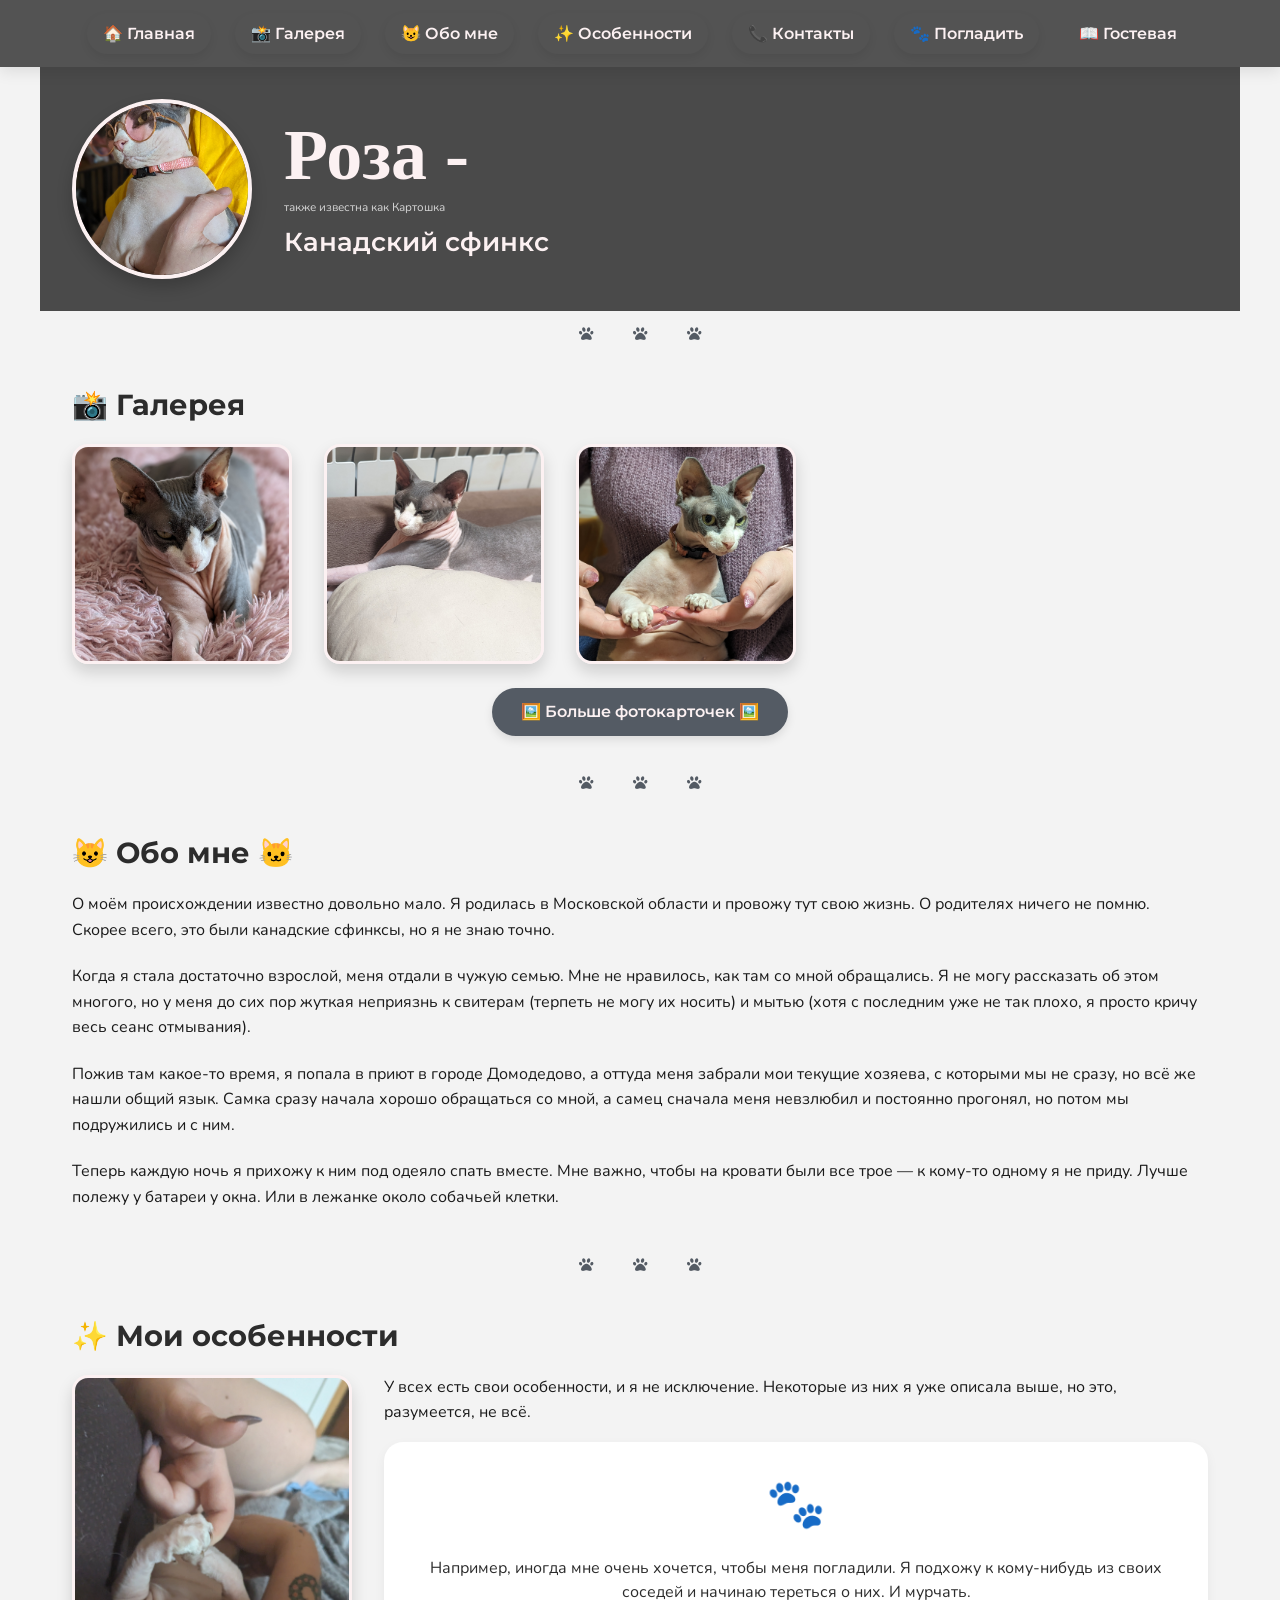
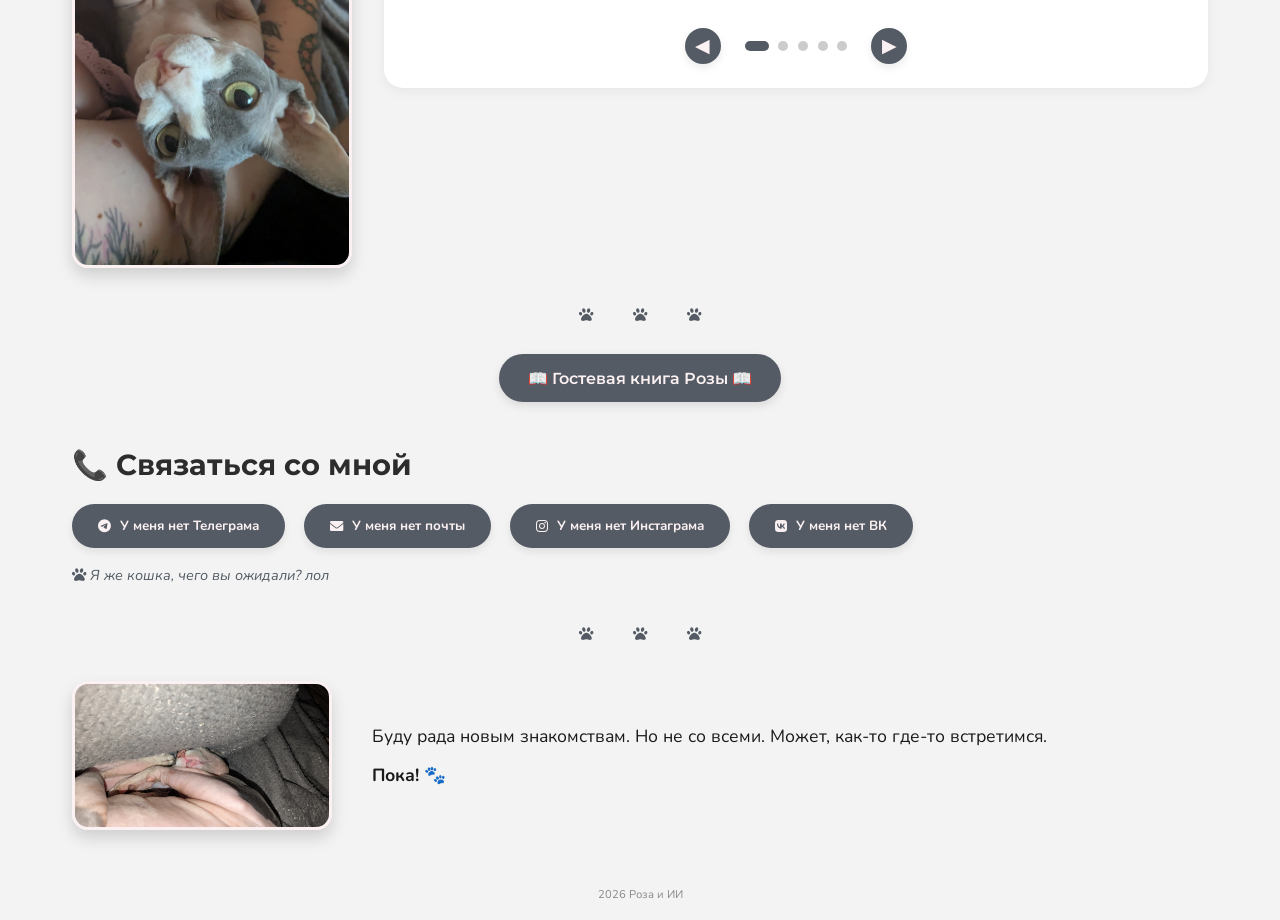
==== commit 1a049e3e: "Global fox" ====
--- a/index.html
+++ b/index.html
@@ -37,6 +37,7 @@
             display: inline-flex;
             align-items: center;
             gap: 0.5rem;
+            text-decoration: none;
         }
 
         .nav-link:hover {
@@ -380,170 +381,163 @@
             transform: scale(1.1);
         }
 
+        /* Выезжающие блоки при скролле */
+        .fade-in {
+            opacity: 0;
+            transform: translateY(30px);
+            transition: opacity 0.6s cubic-bezier(0.2, 0.9, 0.4, 1.1), transform 0.6s cubic-bezier(0.2, 0.9, 0.4, 1.1);
+        }
+
+        .fade-in.visible {
+            opacity: 1;
+            transform: translateY(0);
+        }
+
+        /* Выезжающие картинки по краям */
+        .cat-slide {
+            position: fixed;
+            z-index: 999;
+            pointer-events: none;
+            transition: transform 0.4s ease-out;
+            width: 100px;
+            filter: drop-shadow(0 2px 8px rgba(0,0,0,0.15));
+        }
+
+        .cat-slide.left {
+            left: 0;
+            bottom: 15%;
+            transform: translateX(-100%);
+        }
+
+        .cat-slide.right {
+            right: 0;
+            top: 25%;
+            transform: translateX(100%);
+        }
+
         @media (max-width: 768px) {
-            .hero {
-                padding: 1.5rem;
-            }
-            .hero-name {
-                font-size: 2.8rem;
-            }
-            .hero-breed {
-                font-size: 1.2rem;
-            }
-            .hero-photo {
-                width: 120px;
-                height: 120px;
-            }
-            .section {
-                padding: 1rem 1.2rem;
-            }
-            .section-title {
-                font-size: 1.4rem;
-            }
-            .gallery-item img {
-                width: 160px;
-                height: 160px;
-            }
-            .features-img {
-                width: 100%;
-                max-width: 280px;
-            }
-            .closing-img {
-                width: 100%;
-                max-width: 260px;
-            }
-            .paw-divider {
-                gap: 1.2rem;
-            }
-            .close-modal {
-                top: 10px;
-                right: 20px;
-                font-size: 30px;
-            }
-            .sticky-nav {
-                padding: 0.5rem 1rem;
-                gap: 0.8rem;
-                overflow-x: auto;
-                justify-content: flex-start;
-                flex-wrap: nowrap;
-            }
-            .nav-link {
-                font-size: 0.85rem;
-                padding: 0.4rem 0.8rem;
-                white-space: nowrap;
-            }
-        }
+            .cat-slide {
+                width: 60px;
+            }
+            .cat-slide.left {
+                bottom: 10%;
+            }
+            .cat-slide.right {
+                top: 20%;
+            }
+        }
+
         /* Карусель фактов */
-.facts-carousel {
-    background: #FFF;
-    border-radius: 1.2rem;
-    padding: 1.5rem;
-    margin-top: 1rem;
-    box-shadow: 0 4px 12px rgba(0,0,0,0.05);
-}
-
-.fact-card {
-    display: none;
-    text-align: center;
-    animation: fadeIn 0.4s ease;
-}
-
-.fact-card.active {
-    display: block;
-}
-
-.fact-icon {
-    font-size: 3rem;
-    margin-bottom: 0.8rem;
-}
-
-.fact-text {
-    font-size: 1rem;
-    line-height: 1.5;
-    color: #2c2c2c;
-}
-
-.carousel-nav {
-    display: flex;
-    align-items: center;
-    justify-content: center;
-    gap: 1.5rem;
-    margin-top: 1.5rem;
-}
-
-.carousel-prev,
-.carousel-next {
-    background: #545B64;
-    border: none;
-    color: #FCF1F2;
-    font-size: 1.2rem;
-    width: 36px;
-    height: 36px;
-    border-radius: 50%;
-    cursor: pointer;
-    transition: 0.2s;
-    display: inline-flex;
-    align-items: center;
-    justify-content: center;
-}
-
-.carousel-prev:hover,
-.carousel-next:hover {
-    background: #6a7480;
-    transform: scale(1.05);
-}
-
-.carousel-prev:active,
-.carousel-next:active {
-    transform: scale(0.95);
-}
-
-.carousel-dots {
-    display: flex;
-    gap: 0.6rem;
-}
-
-.dot {
-    width: 10px;
-    height: 10px;
-    background: #ccc;
-    border-radius: 50%;
-    cursor: pointer;
-    transition: 0.2s;
-}
-
-.dot.active {
-    background: #545B64;
-    width: 24px;
-    border-radius: 10px;
-}
-
-.dot:hover {
-    background: #999;
-}
-
-@keyframes fadeIn {
-    from {
-        opacity: 0;
-        transform: translateX(10px);
-    }
-    to {
-        opacity: 1;
-        transform: translateX(0);
-    }
-}
-
-@media (max-width: 768px) {
-    .fact-icon {
-        font-size: 2.5rem;
-    }
-    .fact-text {
-        font-size: 0.9rem;
-    }
-    .carousel-nav {
-        gap: 1rem;
-    }
-}
+        .facts-carousel {
+            background: #FFF;
+            border-radius: 1.2rem;
+            padding: 1.5rem;
+            margin-top: 1rem;
+            box-shadow: 0 4px 12px rgba(0,0,0,0.05);
+        }
+
+        .fact-card {
+            display: none;
+            text-align: center;
+            animation: fadeIn 0.4s ease;
+        }
+
+        .fact-card.active {
+            display: block;
+        }
+
+        .fact-icon {
+            font-size: 3rem;
+            margin-bottom: 0.8rem;
+        }
+
+        .fact-text {
+            font-size: 1rem;
+            line-height: 1.5;
+            color: #2c2c2c;
+        }
+
+        .carousel-nav {
+            display: flex;
+            align-items: center;
+            justify-content: center;
+            gap: 1.5rem;
+            margin-top: 1.5rem;
+        }
+
+        .carousel-prev,
+        .carousel-next {
+            background: #545B64;
+            border: none;
+            color: #FCF1F2;
+            font-size: 1.2rem;
+            width: 36px;
+            height: 36px;
+            border-radius: 50%;
+            cursor: pointer;
+            transition: 0.2s;
+            display: inline-flex;
+            align-items: center;
+            justify-content: center;
+        }
+
+        .carousel-prev:hover,
+        .carousel-next:hover {
+            background: #6a7480;
+            transform: scale(1.05);
+        }
+
+        .carousel-prev:active,
+        .carousel-next:active {
+            transform: scale(0.95);
+        }
+
+        .carousel-dots {
+            display: flex;
+            gap: 0.6rem;
+        }
+
+        .dot {
+            width: 10px;
+            height: 10px;
+            background: #ccc;
+            border-radius: 50%;
+            cursor: pointer;
+            transition: 0.2s;
+        }
+
+        .dot.active {
+            background: #545B64;
+            width: 24px;
+            border-radius: 10px;
+        }
+
+        .dot:hover {
+            background: #999;
+        }
+
+        @keyframes fadeIn {
+            from {
+                opacity: 0;
+                transform: translateX(10px);
+            }
+            to {
+                opacity: 1;
+                transform: translateX(0);
+            }
+        }
+
+        @media (max-width: 768px) {
+            .fact-icon {
+                font-size: 2.5rem;
+            }
+            .fact-text {
+                font-size: 0.9rem;
+            }
+            .carousel-nav {
+                gap: 1rem;
+            }
+        }
     </style>
 </head>
 <body>
@@ -556,11 +550,11 @@
     <button class="nav-link" data-section="features">✨ Особенности</button>
     <button class="nav-link" data-section="contact">📞 Контакты</button>
     <button class="nav-link" data-section="pet">🐾 Погладить</button>
-     <a href="guestbook.html" class="nav-link" style="text-decoration: none;">📖 Гостевая</a>
+    <a href="guestbook.html" class="nav-link" style="text-decoration: none;">📖 Гостевая</a>
 </div>
 
 <div class="container">
-    <div class="hero" id="hero">
+    <div class="hero fade-in" id="hero">
         <img class="hero-photo" src="images/glasses.jpg" alt="Роза в очках">
         <div class="hero-title">
             <div class="hero-name">Роза -</div>
@@ -569,13 +563,13 @@
         </div>
     </div>
 
-    <div class="paw-divider">
-        <i class="fas fa-paw paw-icon"></i>
-        <i class="fas fa-paw paw-icon"></i>
-        <i class="fas fa-paw paw-icon"></i>
-    </div>
-
-    <div class="section" id="gallery">
+    <div class="paw-divider fade-in">
+        <i class="fas fa-paw paw-icon"></i>
+        <i class="fas fa-paw paw-icon"></i>
+        <i class="fas fa-paw paw-icon"></i>
+    </div>
+
+    <div class="section fade-in" id="gallery">
         <div class="section-title">📸 Галерея</div>
         <div class="text-content">
             <div class="gallery">
@@ -597,13 +591,13 @@
         </div>
     </div>
 
-    <div class="paw-divider">
-        <i class="fas fa-paw paw-icon"></i>
-        <i class="fas fa-paw paw-icon"></i>
-        <i class="fas fa-paw paw-icon"></i>
-    </div>
-
-    <div class="section" id="about">
+    <div class="paw-divider fade-in">
+        <i class="fas fa-paw paw-icon"></i>
+        <i class="fas fa-paw paw-icon"></i>
+        <i class="fas fa-paw paw-icon"></i>
+    </div>
+
+    <div class="section fade-in" id="about">
         <div class="section-title">😺 Обо мне 🐱</div>
         <div class="text-content">
             <div class="story-text">
@@ -615,73 +609,72 @@
         </div>
     </div>
 
-    <div class="paw-divider">
-        <i class="fas fa-paw paw-icon"></i>
-        <i class="fas fa-paw paw-icon"></i>
-        <i class="fas fa-paw paw-icon"></i>
-    </div>
-
-    <div class="section" id="features">
-    <div class="section-title">✨ Мои особенности</div>
-    <div class="text-content">
-        <div class="features-block">
-            <img class="features-img" src="images/looks_up.jpg" alt="Роза смотрит вверх" data-img="images/looks_up.jpg">
-            <div class="features-text">
-                <p>У всех есть свои особенности, и я не исключение. Некоторые из них я уже описала выше, но это, разумеется, не всё.</p>
-                
-                <!-- Карусель фактов -->
-                <div class="facts-carousel">
-                    <div class="fact-card active" data-fact="0">
-                        <div class="fact-icon">🐾</div>
-                        <div class="fact-text">Например, иногда мне очень хочется, чтобы меня погладили. Я подхожу к кому-нибудь из своих соседей и начинаю тереться о них. И мурчать.</div>
-                    </div>
-                    <div class="fact-card" data-fact="1">
-                        <div class="fact-icon">🍗</div>
-                        <div class="fact-text">У меня аллергия на курицу.</div>
-                    </div>
-                    <div class="fact-card" data-fact="2">
-                        <div class="fact-icon">🧼</div>
-                        <div class="fact-text">Я очень быстро пачкаю шкурку. Согласитесь, не у каждой кошки есть такое солидное преимущество. Правда, моим соседям это почему-то не нравится, поэтому раз в 2-3 недели самец меня моет. Я не в восторге, но тут ничего не поделаешь.</div>
-                    </div>
-                    <div class="fact-card" data-fact="3">
-                        <div class="fact-icon">🐱</div>
-                        <div class="fact-text">Время от времени у нас начинают жить другие кошки. Мы вежливо обмениваемся взглядами и ходим в один лоток, но в целом мне всё равно.</div>
-                    </div>
-                    <div class="fact-card" data-fact="4">
-                        <div class="fact-icon">💨</div>
-                        <div class="fact-text">Стыдно признаться, но я очень люблю, когда меня шлёпают по спинке над хвостом. Оооо, как же это приятно! Пожалуйста, никому не рассказывайте.</div>
-                    </div>
+    <div class="paw-divider fade-in">
+        <i class="fas fa-paw paw-icon"></i>
+        <i class="fas fa-paw paw-icon"></i>
+        <i class="fas fa-paw paw-icon"></i>
+    </div>
+
+    <div class="section fade-in" id="features">
+        <div class="section-title">✨ Мои особенности</div>
+        <div class="text-content">
+            <div class="features-block">
+                <img class="features-img" src="images/looks_up.jpg" alt="Роза смотрит вверх" data-img="images/looks_up.jpg">
+                <div class="features-text">
+                    <p>У всех есть свои особенности, и я не исключение. Некоторые из них я уже описала выше, но это, разумеется, не всё.</p>
                     
-                    <div class="carousel-nav">
-                        <button class="carousel-prev" aria-label="Предыдущий факт">◀</button>
-                        <div class="carousel-dots">
-                            <span class="dot active" data-dot="0"></span>
-                            <span class="dot" data-dot="1"></span>
-                            <span class="dot" data-dot="2"></span>
-                            <span class="dot" data-dot="3"></span>
-                            <span class="dot" data-dot="4"></span>
+                    <div class="facts-carousel">
+                        <div class="fact-card active" data-fact="0">
+                            <div class="fact-icon">🐾</div>
+                            <div class="fact-text">Например, иногда мне очень хочется, чтобы меня погладили. Я подхожу к кому-нибудь из своих соседей и начинаю тереться о них. И мурчать.</div>
                         </div>
-                        <button class="carousel-next" aria-label="Следующий факт">▶</button>
+                        <div class="fact-card" data-fact="1">
+                            <div class="fact-icon">🍗</div>
+                            <div class="fact-text">У меня аллергия на курицу.</div>
+                        </div>
+                        <div class="fact-card" data-fact="2">
+                            <div class="fact-icon">🧼</div>
+                            <div class="fact-text">Я очень быстро пачкаю шкурку. Согласитесь, не у каждой кошки есть такое солидное преимущество. Правда, моим соседям это почему-то не нравится, поэтому раз в 2-3 недели самец меня моет. Я не в восторге, но тут ничего не поделаешь.</div>
+                        </div>
+                        <div class="fact-card" data-fact="3">
+                            <div class="fact-icon">🐱</div>
+                            <div class="fact-text">Время от времени у нас начинают жить другие кошки. Мы вежливо обмениваемся взглядами и ходим в один лоток, но в целом мне всё равно.</div>
+                        </div>
+                        <div class="fact-card" data-fact="4">
+                            <div class="fact-icon">💨</div>
+                            <div class="fact-text">Стыдно признаться, но я очень люблю, когда меня шлёпают по спинке над хвостом. Оооо, как же это приятно! Пожалуйста, никому не рассказывайте.</div>
+                        </div>
+                        
+                        <div class="carousel-nav">
+                            <button class="carousel-prev" aria-label="Предыдущий факт">◀</button>
+                            <div class="carousel-dots">
+                                <span class="dot active" data-dot="0"></span>
+                                <span class="dot" data-dot="1"></span>
+                                <span class="dot" data-dot="2"></span>
+                                <span class="dot" data-dot="3"></span>
+                                <span class="dot" data-dot="4"></span>
+                            </div>
+                            <button class="carousel-next" aria-label="Следующий факт">▶</button>
+                        </div>
                     </div>
                 </div>
             </div>
         </div>
     </div>
-</div>
-
-    <div class="paw-divider">
-        <i class="fas fa-paw paw-icon"></i>
-        <i class="fas fa-paw paw-icon"></i>
-        <i class="fas fa-paw paw-icon"></i>
-    </div>
-
-    <div style="text-align: center; margin: 1rem 0;">
-    <a href="guestbook.html" style="display: inline-block; background: #545B64; color: #FCF1F2; padding: 0.7rem 1.8rem; border-radius: 60px; text-decoration: none; font-weight: 600; font-family: 'Montserrat', sans-serif; transition: 0.2s; box-shadow: 0 4px 10px rgba(0,0,0,0.1);">
-        📖 Гостевая книга Розы 📖
-    </a>
-</div>
-
-    <div class="section" id="contact">
+
+    <div class="paw-divider fade-in">
+        <i class="fas fa-paw paw-icon"></i>
+        <i class="fas fa-paw paw-icon"></i>
+        <i class="fas fa-paw paw-icon"></i>
+    </div>
+
+    <div class="fade-in" style="text-align: center; margin: 1rem 0;">
+        <a href="guestbook.html" style="display: inline-block; background: #545B64; color: #FCF1F2; padding: 0.7rem 1.8rem; border-radius: 60px; text-decoration: none; font-weight: 600; font-family: 'Montserrat', sans-serif; transition: 0.2s; box-shadow: 0 4px 10px rgba(0,0,0,0.1);">
+            📖 Гостевая книга Розы 📖
+        </a>
+    </div>
+
+    <div class="section fade-in" id="contact">
         <div class="section-title">📞 Связаться со мной</div>
         <div class="text-content">
             <div class="contact-buttons">
@@ -696,13 +689,13 @@
         </div>
     </div>
 
-    <div class="paw-divider">
-        <i class="fas fa-paw paw-icon"></i>
-        <i class="fas fa-paw paw-icon"></i>
-        <i class="fas fa-paw paw-icon"></i>
-    </div>
-
-    <div class="section">
+    <div class="paw-divider fade-in">
+        <i class="fas fa-paw paw-icon"></i>
+        <i class="fas fa-paw paw-icon"></i>
+        <i class="fas fa-paw paw-icon"></i>
+    </div>
+
+    <div class="section fade-in">
         <div class="text-content">
             <div class="closing-block">
                 <img class="closing-img" src="images/sleeps.jpg" alt="Роза спит" data-img="images/sleeps.jpg">
@@ -714,7 +707,7 @@
         </div>
     </div>
 
-    <div class="footer-signature">
+    <div class="footer-signature fade-in">
         2026 Роза и ИИ
     </div>
 </div>
@@ -743,8 +736,6 @@
         });
     });
 
-    <div class="section fade-in" id="gallery">
-
     // Модальное окно для фото
     const modalHtml = `
         <div id="imageModal" class="modal" style="display: none;">
@@ -848,6 +839,21 @@
             });
         }
     }, 100);
+
+    // Выезжающие блоки при скролле
+    const fadeElements = document.querySelectorAll('.fade-in');
+    const observer = new IntersectionObserver((entries) => {
+        entries.forEach(entry => {
+            if (entry.isIntersecting) {
+                entry.target.classList.add('visible');
+                observer.unobserve(entry.target);
+            }
+        });
+    }, { threshold: 0.1 });
+
+    fadeElements.forEach(el => {
+        observer.observe(el);
+    });
 </script>
                 
 </body>
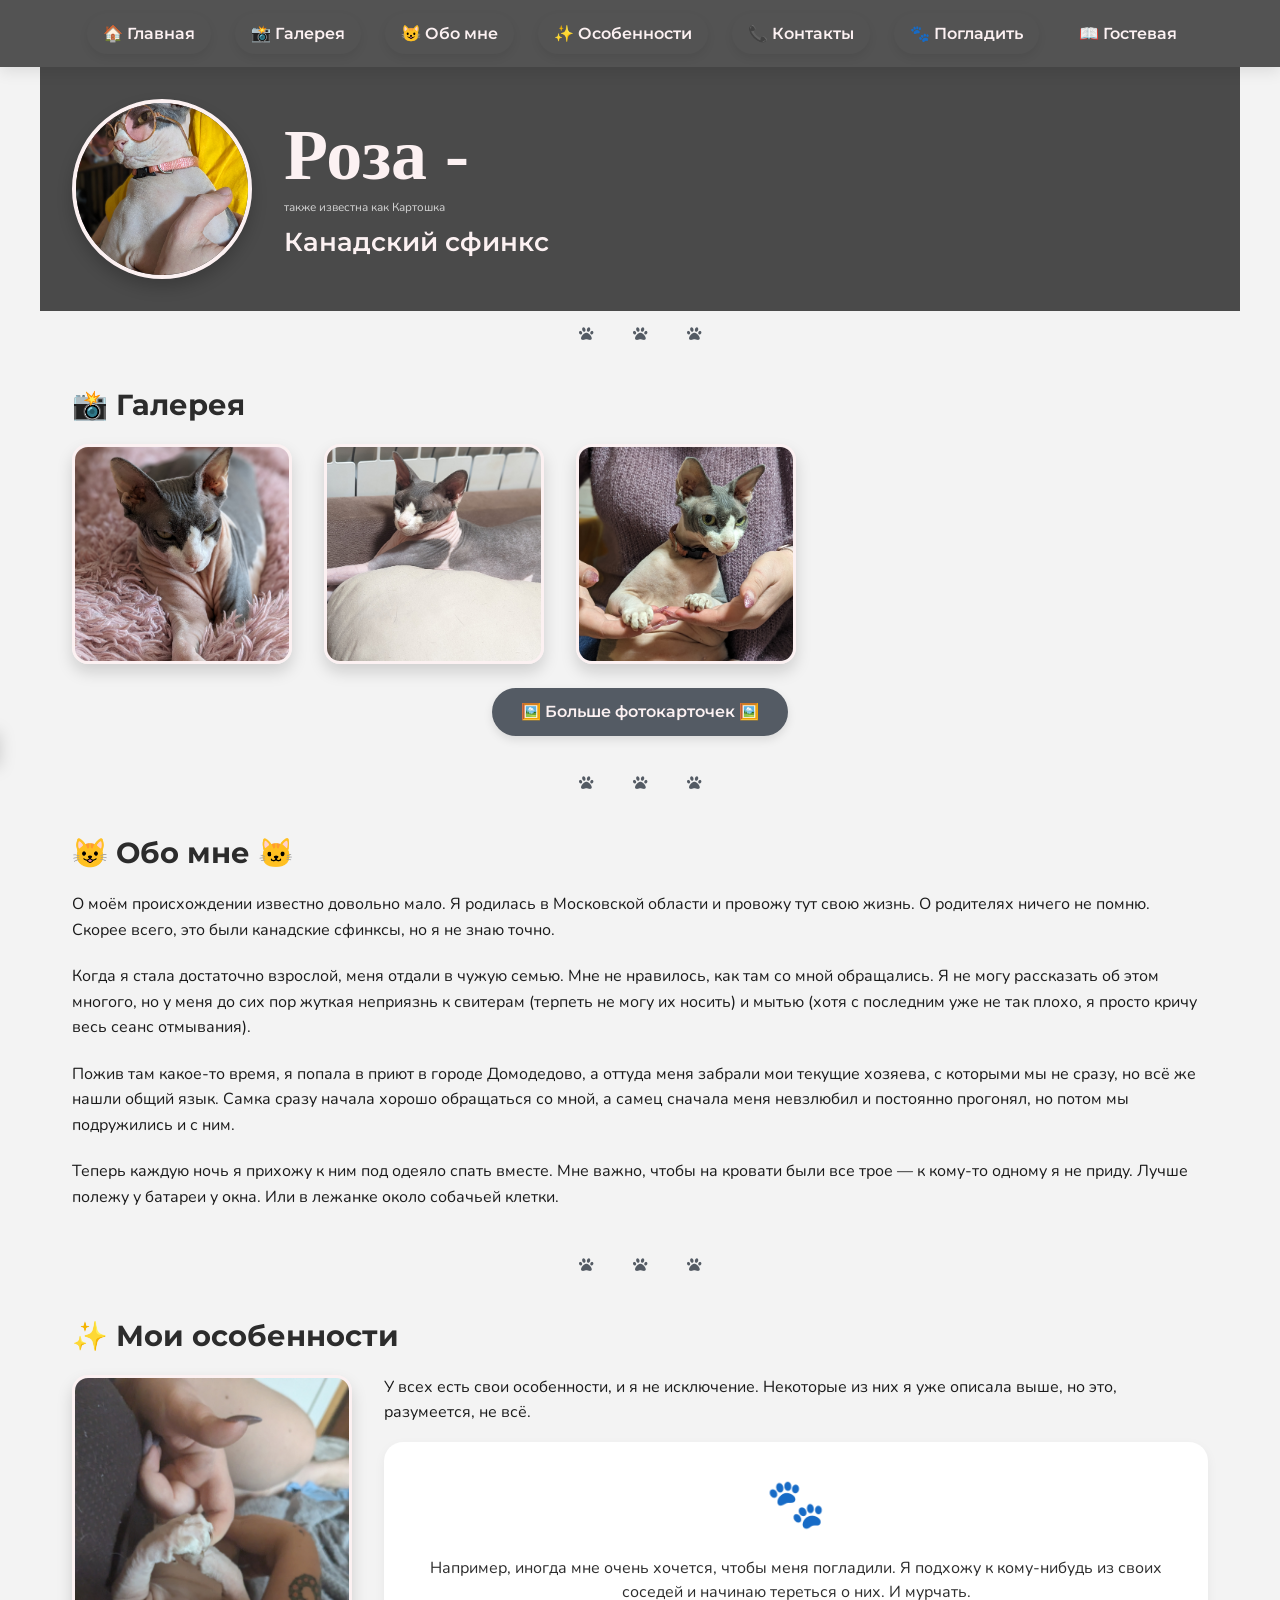
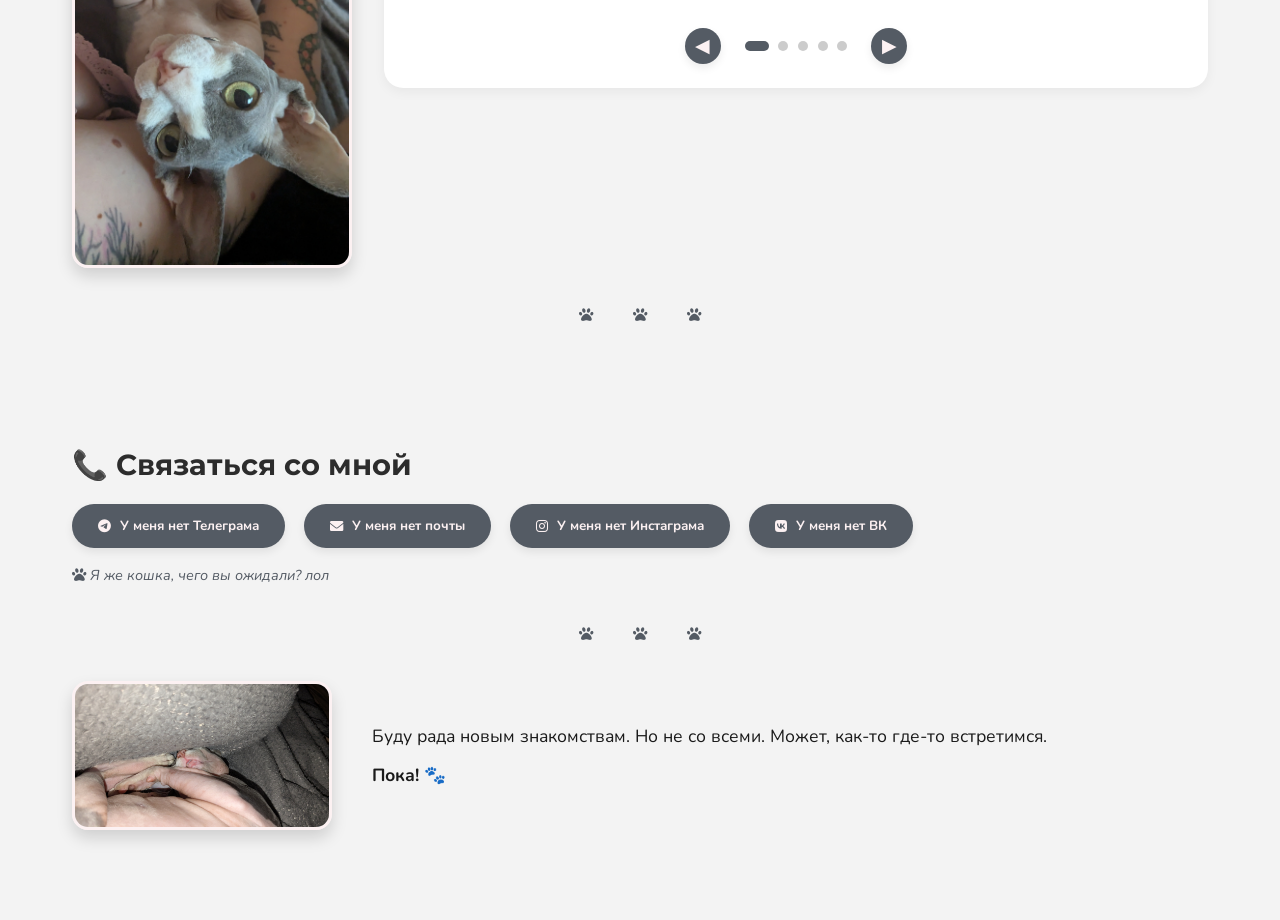
==== commit f11d9b8e: "Update print statement from 'Hello' to 'Goodbye'" ====
--- a/index.html
+++ b/index.html
@@ -719,8 +719,9 @@
 <div id="overlay" style="display: none; position: fixed; top: 0; left: 0; width: 100%; height: 100%; background: rgba(0,0,0,0.5); z-index: 999;" onclick="closeNotification()"></div>
 
 <script src="js/main.js"></script>
+<script src="js/carousel.js"></script>
 <script>
-    // Оживляем кнопки в липкой шапке
+    // Оживляем кнопки в липкой шапке (если не сработало из main.js)
     document.querySelectorAll('.nav-link[data-section]').forEach(link => {
         link.addEventListener('click', function(e) {
             const sectionId = this.getAttribute('data-section');
@@ -782,78 +783,6 @@
             closeImageModal();
         }
     });
-
-    // Карусель фактов
-    setTimeout(() => {
-        const factCards = document.querySelectorAll('.fact-card');
-        const dots = document.querySelectorAll('.dot');
-        const prevBtn = document.querySelector('.carousel-prev');
-        const nextBtn = document.querySelector('.carousel-next');
-
-        if (factCards.length === 0) return;
-
-        let currentFact = 0;
-        const totalFacts = factCards.length;
-
-        function showFact(index) {
-            factCards.forEach(card => card.classList.remove('active'));
-            dots.forEach(dot => dot.classList.remove('active'));
-            
-            factCards[index].classList.add('active');
-            dots[index].classList.add('active');
-            currentFact = index;
-        }
-
-        function nextFact() {
-            let newIndex = currentFact + 1;
-            if (newIndex >= totalFacts) newIndex = 0;
-            showFact(newIndex);
-        }
-
-        function prevFact() {
-            let newIndex = currentFact - 1;
-            if (newIndex < 0) newIndex = totalFacts - 1;
-            showFact(newIndex);
-        }
-
-        if (prevBtn) prevBtn.addEventListener('click', prevFact);
-        if (nextBtn) nextBtn.addEventListener('click', nextFact);
-
-        dots.forEach((dot, index) => {
-            dot.addEventListener('click', () => showFact(index));
-        });
-
-        const carousel = document.querySelector('.facts-carousel');
-        if (carousel) {
-            let touchStartX = 0;
-            let touchEndX = 0;
-            
-            carousel.addEventListener('touchstart', (e) => {
-                touchStartX = e.changedTouches[0].screenX;
-            });
-            
-            carousel.addEventListener('touchend', (e) => {
-                touchEndX = e.changedTouches[0].screenX;
-                if (touchEndX < touchStartX - 50) nextFact();
-                if (touchEndX > touchStartX + 50) prevFact();
-            });
-        }
-    }, 100);
-
-    // Выезжающие блоки при скролле
-    const fadeElements = document.querySelectorAll('.fade-in');
-    const observer = new IntersectionObserver((entries) => {
-        entries.forEach(entry => {
-            if (entry.isIntersecting) {
-                entry.target.classList.add('visible');
-                observer.unobserve(entry.target);
-            }
-        });
-    }, { threshold: 0.1 });
-
-    fadeElements.forEach(el => {
-        observer.observe(el);
-    });
 </script>
                 
 </body>
--- a/css/style.css
+++ b/css/style.css
@@ -504,3 +504,68 @@
         top: 20%;
     }
 }
+
+.go-top {
+    font-size: 0.9rem;
+    font-weight: 600;
+}
+
+/* Выезжающие лапки */
+.cat-slide {
+    position: fixed;
+    z-index: 999;
+    pointer-events: none;
+    transition: transform 0.4s ease-out;
+}
+
+.cat-slide.left {
+    left: 10px;
+    bottom: 15%;
+    transform: translateX(-100%);
+}
+
+.cat-slide.right {
+    right: 10px;
+    top: 25%;
+    transform: translateX(100%);
+}
+
+@media (max-width: 768px) {
+    .cat-slide.left {
+        bottom: 10%;
+    }
+    .cat-slide.right {
+        top: 20%;
+    }
+}
+
+/* Кнопка "Наверх" — убедитесь, что она не переопределена */
+.go-top {
+    position: fixed;
+    bottom: 20px;
+    right: 20px;
+    background: #545B64;
+    color: #FCF1F2;
+    border: none;
+    border-radius: 40px;
+    padding: 0.6rem 1.2rem;
+    cursor: pointer;
+    z-index: 1000;
+    font-family: 'Montserrat', sans-serif;
+    font-weight: 600;
+    font-size: 0.9rem;
+    opacity: 0;
+    visibility: hidden;
+    transition: opacity 0.3s, visibility 0.3s;
+    box-shadow: 0 4px 12px rgba(0,0,0,0.2);
+}
+
+.go-top.show {
+    opacity: 1;
+    visibility: visible;
+}
+
+.go-top:hover {
+    background: #6a7480;
+    transform: scale(1.02);
+}
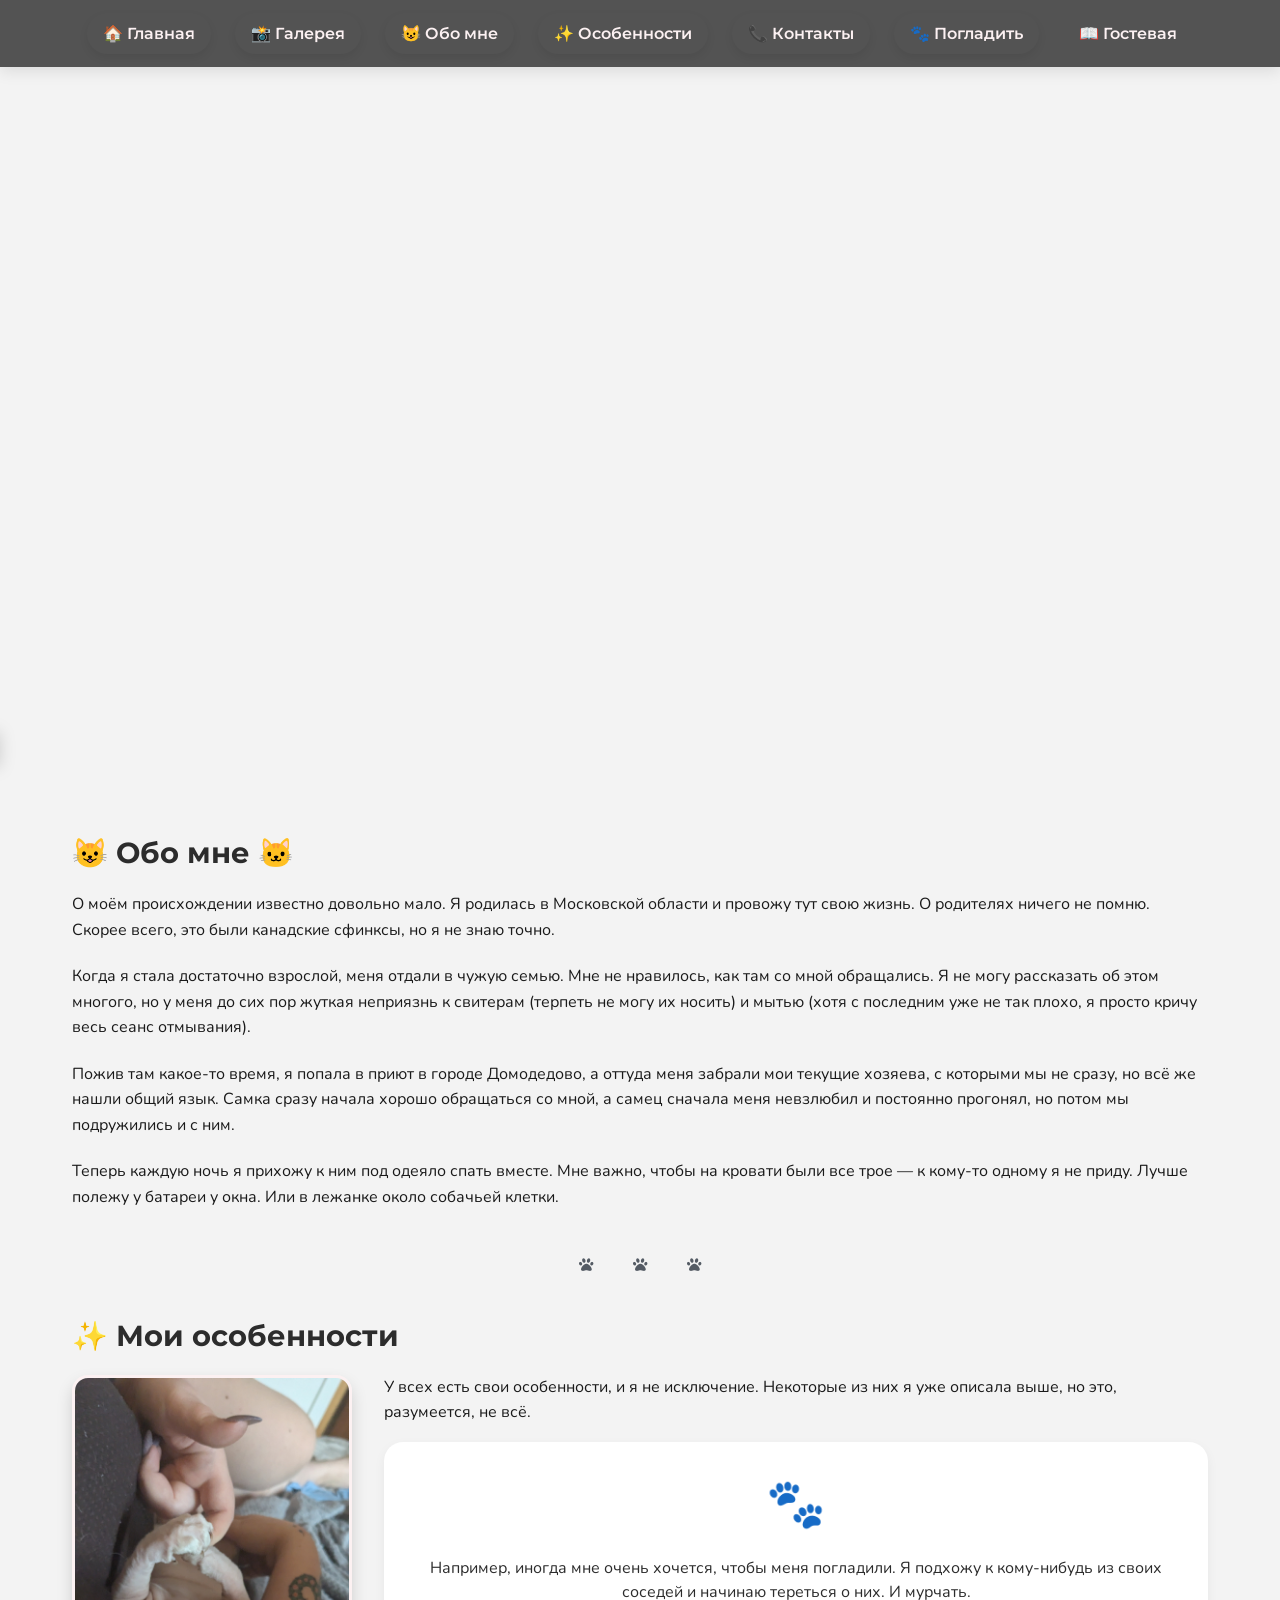
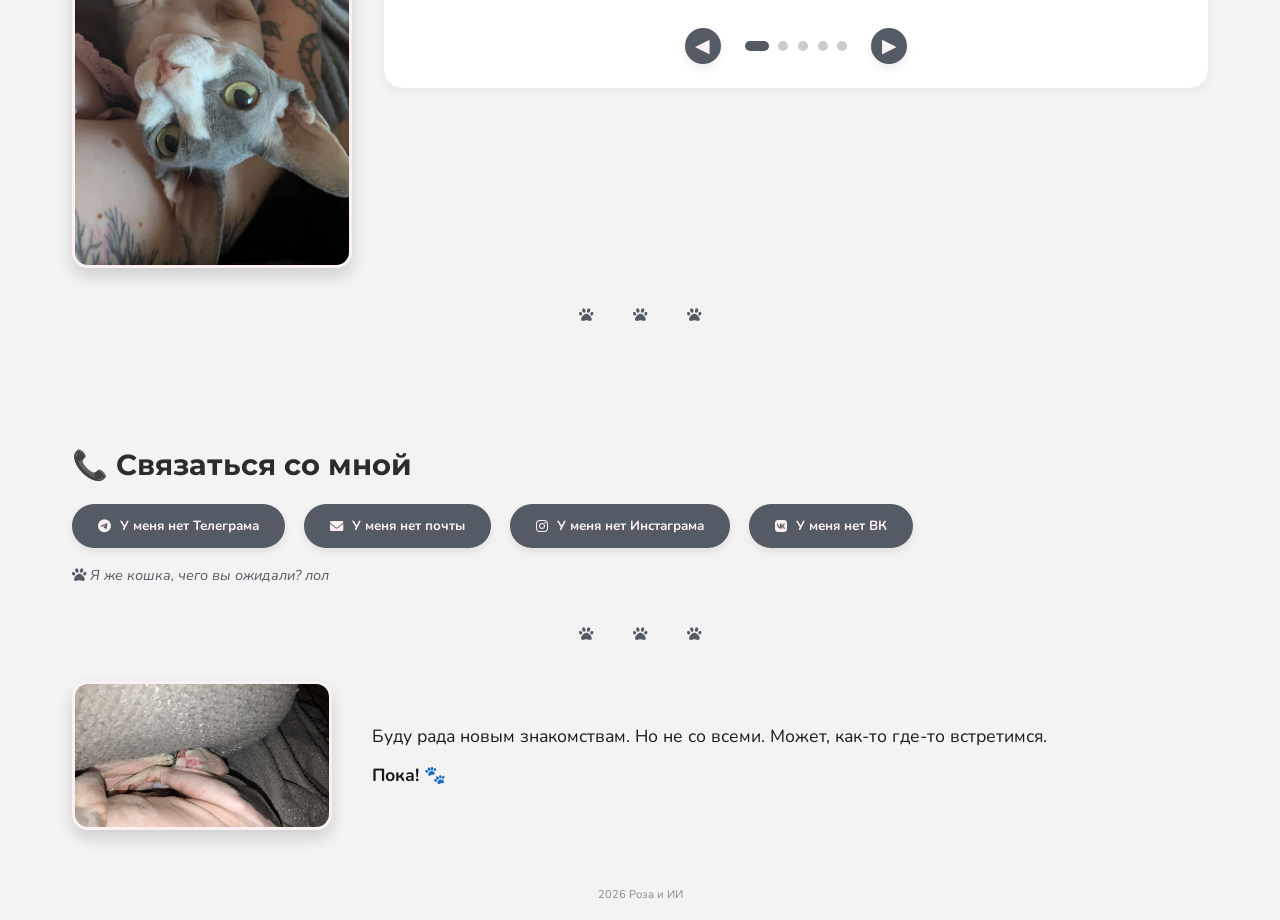
==== commit 7ff5f7b2: "photo close by click" ====
--- a/index.html
+++ b/index.html
@@ -739,12 +739,12 @@
 
     // Модальное окно для фото
     const modalHtml = `
-        <div id="imageModal" class="modal" style="display: none;">
-            <span class="close-modal" onclick="closeImageModal()">&times;</span>
-            <div class="modal-content" onclick="event.stopPropagation()">
-                <img class="modal-img" id="imageModalImg" src="" alt="">
-            </div>
-        </div>
+       <div id="imageModal" class="modal" style="display: none;">
+    <span class="close-modal" onclick="closeImageModal()">&times;</span>
+    <div class="modal-content" onclick="event.stopPropagation()">
+        <img class="modal-img" id="imageModalImg" src="" alt="" onclick="closeImageModal()">
+    </div>
+</div>
     `;
     document.body.insertAdjacentHTML('beforeend', modalHtml);
 
--- a/css/style.css
+++ b/css/style.css
@@ -3,9 +3,8 @@
     position: sticky;
     top: 0;
     z-index: 1000;
-    background: #4A4A4A;
+    background: rgba(74, 74, 74, 0.95);
     backdrop-filter: blur(10px);
-    background: rgba(74, 74, 74, 0.95);
     padding: 0.8rem 2rem;
     display: flex;
     justify-content: center;
@@ -29,6 +28,7 @@
     display: inline-flex;
     align-items: center;
     gap: 0.5rem;
+    text-decoration: none;
 }
 
 .nav-link:hover {
@@ -40,15 +40,14 @@
     transform: translateY(0);
 }
 
-/* Плавный скролл */
 html {
     scroll-behavior: smooth;
 }
 
-/* Отступ для якорей (чтобы шапка не перекрывала секцию) */
-section {
+section, [id] {
     scroll-margin-top: 80px;
 }
+
 * {
     margin: 0;
     padding: 0;
@@ -63,41 +62,27 @@
     padding: 0;
 }
 
-/* Только для ПК: курсор-лапка */
 @media (hover: hover) and (pointer: fine) {
-    /* Обычный курсор */
     body {
         cursor: url('../cursors/cursor.png') 12 5, auto;
     }
-    
-    /* Курсор при зажатой кнопке мыши (клик) */
     body:active {
         cursor: url('../cursors/cursor_pushed.png') 12 5, auto;
-         transition: cursor 0.01s;
-    }
-    
-    /* Курсор при наведении на кликабельные элементы (ссылки, кнопки, фото) */
-    a:hover,
-    button:hover,
-    .contact-btn:hover,
-    .gallery-item:hover,
-    .features-img:hover,
-    .closing-img:hover,
-    .photo-card:hover,
-    .back-link:hover,
-    [onclick]:hover {
+    }
+    a:hover, button:hover, .contact-btn:hover, .gallery-item:hover,
+    .features-img:hover, .closing-img:hover, .photo-card:hover,
+    .back-link:hover, [onclick]:hover {
         cursor: url('../cursors/cursor_active.png') 12 5, auto;
     }
 }
+
 .container {
     max-width: 1200px;
     margin: 0 auto;
     background: transparent;
-    border-radius: 0;
     overflow: hidden;
 }
 
-/* Шапка с возвратом на главную */
 .back-header {
     padding: 1rem 2rem;
     background: #4A4A4A;
@@ -126,7 +111,6 @@
     transform: scale(0.97);
 }
 
-/* Заголовки страниц */
 .page-header {
     text-align: center;
     padding: 2rem 2rem 1rem 2rem;
@@ -148,12 +132,11 @@
     letter-spacing: 0.5px;
 }
 
-/* Кнопки контактов */
 .contact-buttons {
     display: flex;
     flex-wrap: wrap;
     gap: 1.2rem;
-    margin: 1rem 0 1rem 0;
+    margin: 1rem 0;
 }
 
 .contact-btn {
@@ -182,10 +165,8 @@
 
 .contact-btn:active {
     transform: scale(0.97);
-    transition: 0.05s;
-}
-
-/* Модальное окно (общее для всех страниц) */
+}
+
 .modal {
     display: none;
     position: fixed;
@@ -234,7 +215,6 @@
     transform: scale(1.1);
 }
 
-/* Уведомления (старый стиль с кнопкой — для главной страницы) */
 #custom-notification {
     display: none;
     position: fixed;
@@ -263,7 +243,6 @@
     z-index: 999;
 }
 
-/* Адаптация уведомлений для телефонов */
 @media (max-width: 600px) {
     #custom-notification {
         width: 90%;
@@ -292,56 +271,41 @@
     }
 }
 
-/* Адаптивность для модального окна на телефонах */
+/* Адаптивность для телефонов — шапка в одну строку с прокруткой */
 @media (max-width: 768px) {
-    .modal-content {
-        padding: 1rem;
-    }
-    .modal-img {
-        max-width: 95%;
-        max-height: 80vh;
-    }
-}
-/* Убираем выделение при касании на телефонах */
-* {
-    -webkit-tap-highlight-color: transparent !important;
-    outline: none !important;
-}
-
-/* Для гарантии — на всех интерактивных элементах */
-button,
-a,
-.contact-btn,
-.gallery-item,
-.features-img,
-.closing-img,
-.photo-card,
-.back-link,
-.submit-btn,
-.paw-btn,
-[onclick] {
+    .sticky-nav {
+        padding: 0.3rem 0.5rem;
+        gap: 0.4rem;
+        overflow-x: auto;           /* включает горизонтальную прокрутку */
+        justify-content: flex-start; /* кнопки прижаты к левому краю */
+        flex-wrap: nowrap;          /* запрещаем перенос на новую строку */
+        -webkit-overflow-scrolling: touch; /* плавная прокрутка на iPhone */
+    }
+    
+    .nav-link {
+        font-size: 0.7rem;
+        padding: 0.3rem 0.6rem;
+        white-space: nowrap;        /* текст кнопки не переносится */
+        flex-shrink: 0;             /* кнопки не сжимаются */
+    }
+}
+
+button, a, .contact-btn, .gallery-item, .features-img, .closing-img,
+.photo-card, .back-link, .submit-btn, .paw-btn, [onclick] {
     -webkit-tap-highlight-color: transparent !important;
     outline: none !important;
     user-select: none !important;
 }
 
-/* На телефонах убираем стандартный эффект нажатия */
 @media (max-width: 768px) {
-    button:active,
-    a:active,
-    .contact-btn:active,
-    .gallery-item:active,
-    .features-img:active,
-    .closing-img:active,
-    .photo-card:active,
-    .back-link:active,
-    .submit-btn:active,
-    .paw-btn:active {
+    button:active, a:active, .contact-btn:active, .gallery-item:active,
+    .features-img:active, .closing-img:active, .photo-card:active,
+    .back-link:active, .submit-btn:active, .paw-btn:active {
         background-color: transparent !important;
         -webkit-tap-highlight-color: transparent !important;
     }
 }
-/* Предзагрузка курсоров */
+
 body::before {
     content: '';
     position: absolute;
@@ -353,6 +317,7 @@
     background-size: 1px 1px;
     pointer-events: none;
 }
+
 .footer-signature {
     text-align: center;
     font-family: 'Nunito', sans-serif;
@@ -362,184 +327,45 @@
     padding: 1rem;
     background: #F3F3F3;
 }
-/* Тени под интерактивными элементами */
-button,
-.contact-btn,
-.submit-btn,
-.paw-btn,
-.back-link,
-.gallery-item img,
-.features-img,
-.closing-img,
-.photo-card {
+
+button, .contact-btn, .submit-btn, .paw-btn, .back-link,
+.gallery-item img, .features-img, .closing-img, .photo-card {
     box-shadow: 0 4px 8px rgba(0, 0, 0, 0.08);
     transition: box-shadow 0.2s ease, transform 0.2s ease;
 }
 
-/* При наведении/касании тень усиливается */
-button:hover,
-.contact-btn:hover,
-.submit-btn:hover,
-.paw-btn:hover,
-.back-link:hover,
-.gallery-item:hover img,
-.features-img:hover,
-.closing-img:hover,
-.photo-card:hover {
+button:hover, .contact-btn:hover, .submit-btn:hover, .paw-btn:hover,
+.back-link:hover, .gallery-item:hover img, .features-img:hover,
+.closing-img:hover, .photo-card:hover {
     box-shadow: 0 8px 16px rgba(0, 0, 0, 0.15);
 }
 
-/* Активное состояние (нажатие) */
-button:active,
-.contact-btn:active,
-.submit-btn:active,
-.paw-btn:active,
+button:active, .contact-btn:active, .submit-btn:active, .paw-btn:active,
 .back-link:active {
     box-shadow: 0 2px 4px rgba(0, 0, 0, 0.1);
     transform: translateY(1px);
 }
 
-/* Анимация появления блоков при скролле */
+/* ========== АНИМАЦИЯ БЛОКОВ (СЛЕВА И СПРАВА) ========== */
 .fade-in {
     opacity: 0;
-    transform: translateY(30px);
-    transition: opacity 0.6s ease-out, transform 0.6s ease-out;
+    transition: opacity 0.6s cubic-bezier(0.2, 0.9, 0.4, 1.1), transform 0.6s cubic-bezier(0.2, 0.9, 0.4, 1.1);
+}
+
+.fade-left {
+    transform: translateX(-40px);
+}
+
+.fade-right {
+    transform: translateX(40px);
 }
 
 .fade-in.visible {
     opacity: 1;
-    transform: translateY(0);
-}
-
-/* Кнопка "Наверх" */
-.go-top {
-    position: fixed;
-    bottom: 20px;
-    right: 20px;
-    background: #545B64;
-    color: #FCF1F2;
-    border: none;
-    border-radius: 50%;
-    width: 50px;
-    height: 50px;
-    cursor: pointer;
-    z-index: 1000;
-    box-shadow: 0 4px 12px rgba(0,0,0,0.2);
-    transition: all 0.3s ease;
-    display: flex;
-    align-items: center;
-    justify-content: center;
-    font-size: 1.5rem;
-    opacity: 0;
-    visibility: hidden;
-    transition: opacity 0.3s, visibility 0.3s;
-}
-
-.go-top.show {
-    opacity: 1;
-    visibility: visible;
-}
-
-.go-top:hover {
-    background: #6a7480;
-    transform: scale(1.05);
-}
-
-.go-top:active {
-    transform: scale(0.95);
-}
-
-@media (max-width: 768px) {
-    .go-top {
-        width: 45px;
-        height: 45px;
-        font-size: 1.2rem;
-        bottom: 15px;
-        right: 15px;
-    }
-}
-
-/* Выезжающие блоки при скролле */
-.fade-in {
-    opacity: 0;
-    transform: translateY(30px);
-    transition: opacity 0.6s cubic-bezier(0.2, 0.9, 0.4, 1.1), transform 0.6s cubic-bezier(0.2, 0.9, 0.4, 1.1);
-}
-
-.fade-in.visible {
-    opacity: 1;
-    transform: translateY(0);
-}
-
-/* Выезжающие картинки по краям */
-.cat-slide {
-    position: fixed;
-    z-index: 999;
-    pointer-events: none;
-    transition: transform 0.4s ease-out;
-    width: 120px;
-    filter: drop-shadow(0 2px 8px rgba(0,0,0,0.15));
-}
-
-.cat-slide.left {
-    left: 0;
-    bottom: 15%;
-    transform: translateX(-100%);
-}
-
-.cat-slide.right {
-    right: 0;
-    top: 25%;
-    transform: translateX(100%);
-}
-
-@media (max-width: 768px) {
-    .cat-slide {
-        width: 70px;
-    }
-    .cat-slide.left {
-        bottom: 10%;
-    }
-    .cat-slide.right {
-        top: 20%;
-    }
-}
-
-.go-top {
-    font-size: 0.9rem;
-    font-weight: 600;
-}
-
-/* Выезжающие лапки */
-.cat-slide {
-    position: fixed;
-    z-index: 999;
-    pointer-events: none;
-    transition: transform 0.4s ease-out;
-}
-
-.cat-slide.left {
-    left: 10px;
-    bottom: 15%;
-    transform: translateX(-100%);
-}
-
-.cat-slide.right {
-    right: 10px;
-    top: 25%;
-    transform: translateX(100%);
-}
-
-@media (max-width: 768px) {
-    .cat-slide.left {
-        bottom: 10%;
-    }
-    .cat-slide.right {
-        top: 20%;
-    }
-}
-
-/* Кнопка "Наверх" — убедитесь, что она не переопределена */
+    transform: translateX(0);
+}
+
+/* ========== КНОПКА НАВЕРХ ========== */
 .go-top {
     position: fixed;
     bottom: 20px;
@@ -569,3 +395,51 @@
     background: #6a7480;
     transform: scale(1.02);
 }
+
+/* ========== ВЫЕЗЖАЮЩИЕ СИЛУЭТЫ ========== */
+.cat-slide {
+    position: fixed;
+    z-index: 999;
+    pointer-events: none;
+    transition: transform 0.4s ease-out;
+    width: 100px;
+}
+
+.cat-slide.left {
+    left: 0;
+    bottom: 15%;
+    transform: translateX(-100%);
+}
+
+.cat-slide.right {
+    right: 0;
+    top: 25%;
+    transform: translateX(100%);
+}
+
+@media (max-width: 768px) {
+    .cat-slide {
+        width: 60px;
+    }
+    .cat-slide.left {
+        bottom: 10%;
+    }
+    .cat-slide.right {
+        top: 20%;
+    }
+}
+
+/* Принудительная прокрутка шапки на всех телефонах */
+@media (max-width: 768px) {
+    .sticky-nav {
+        overflow-x: auto !important;
+        justify-content: flex-start !important;
+        flex-wrap: nowrap !important;
+        -webkit-overflow-scrolling: touch;
+    }
+    
+    .nav-link {
+        white-space: nowrap !important;
+        flex-shrink: 0 !important;
+    }
+}
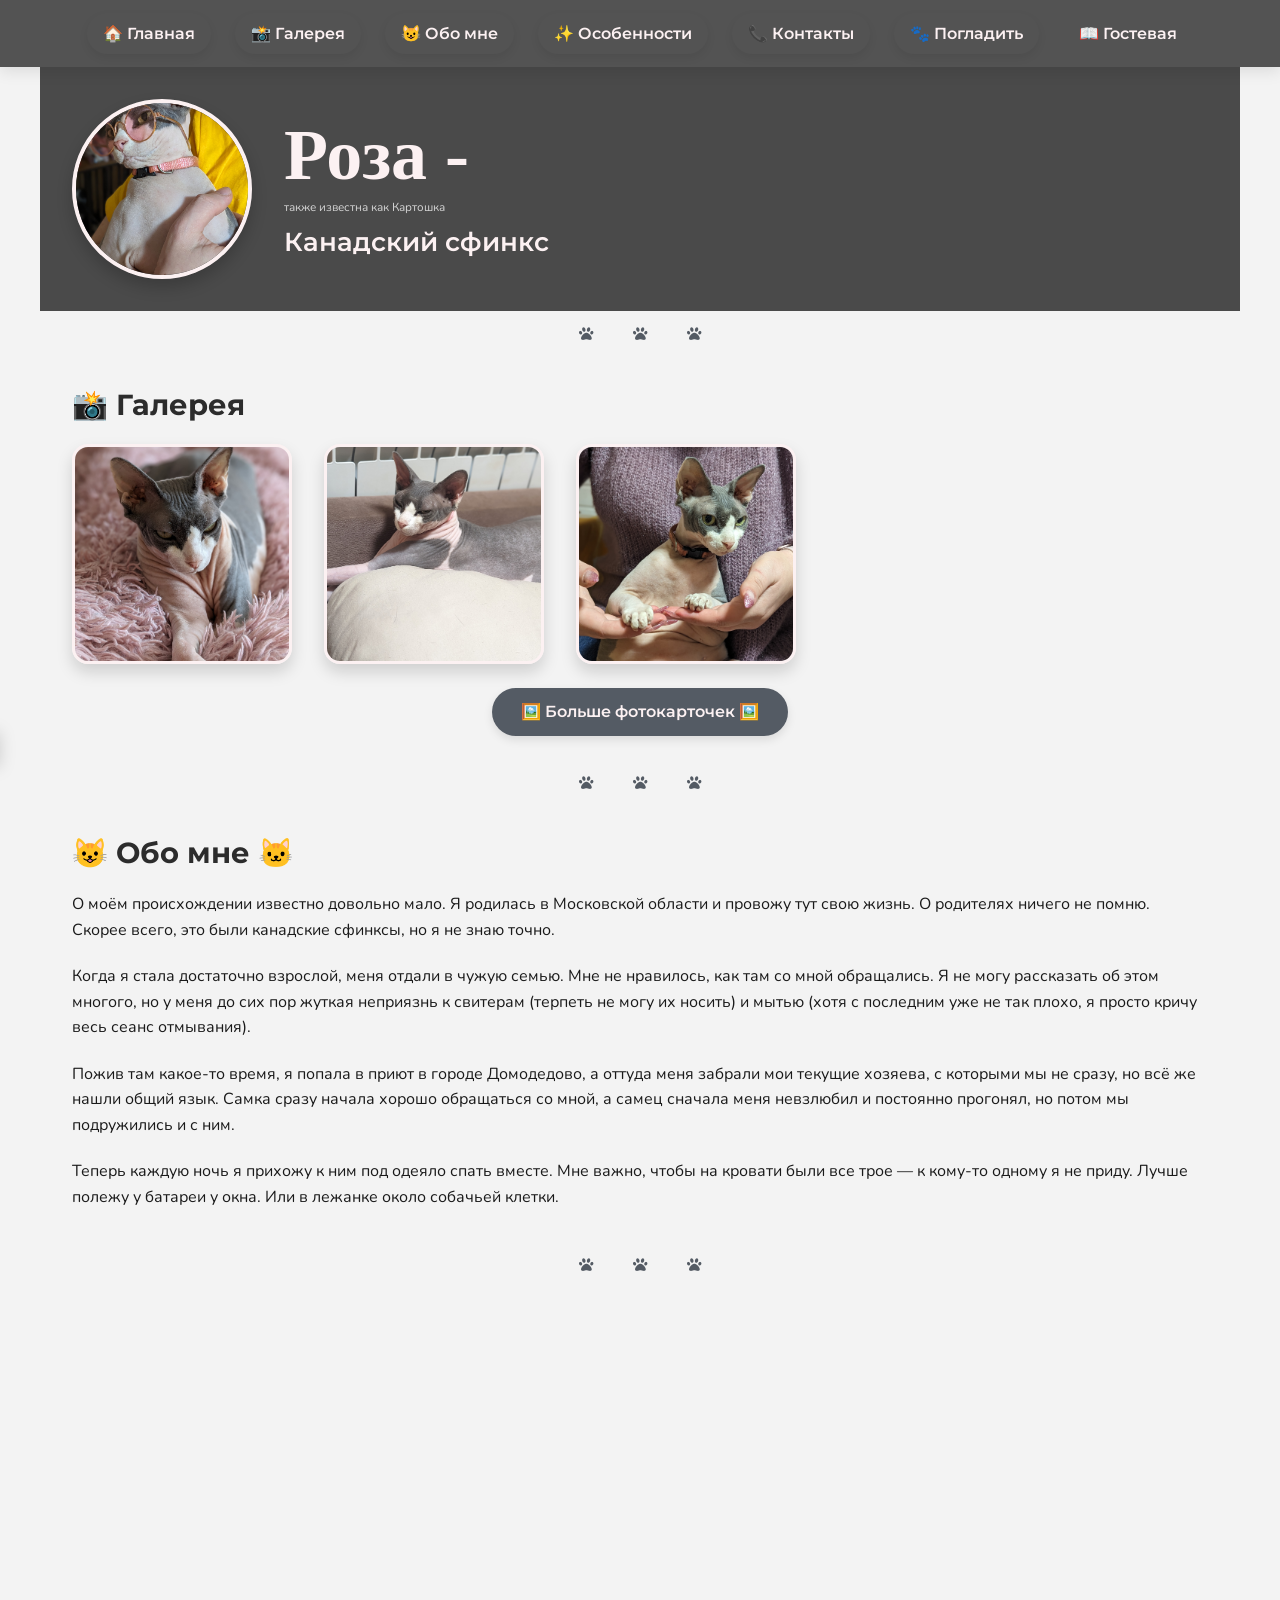
==== commit 4fd0a9b1: "fix photo close" ====
--- a/index.html
+++ b/index.html
@@ -720,31 +720,17 @@
 
 <script src="js/main.js"></script>
 <script src="js/carousel.js"></script>
+<script src="js/main.js"></script>
+<script src="js/carousel.js"></script>
 <script>
-    // Оживляем кнопки в липкой шапке (если не сработало из main.js)
-    document.querySelectorAll('.nav-link[data-section]').forEach(link => {
-        link.addEventListener('click', function(e) {
-            const sectionId = this.getAttribute('data-section');
-            
-            if (sectionId === 'pet') {
-                window.location.href = 'pet.html';
-            } else {
-                const target = document.getElementById(sectionId);
-                if (target) {
-                    target.scrollIntoView({ behavior: 'smooth', block: 'start' });
-                }
-            }
-        });
-    });
-
     // Модальное окно для фото
     const modalHtml = `
-       <div id="imageModal" class="modal" style="display: none;">
-    <span class="close-modal" onclick="closeImageModal()">&times;</span>
-    <div class="modal-content" onclick="event.stopPropagation()">
-        <img class="modal-img" id="imageModalImg" src="" alt="" onclick="closeImageModal()">
-    </div>
-</div>
+        <div id="imageModal" class="modal" style="display: none;">
+            <span class="close-modal" onclick="closeImageModal()">&times;</span>
+            <div class="modal-content" onclick="event.stopPropagation()">
+                <img class="modal-img" id="imageModalImg" src="" alt="">
+            </div>
+        </div>
     `;
     document.body.insertAdjacentHTML('beforeend', modalHtml);
 
@@ -771,6 +757,7 @@
         });
     });
 
+    // Закрытие по клику на фон (тёмную область)
     document.addEventListener('click', function(e) {
         const modal = document.getElementById('imageModal');
         if (e.target === modal) {
@@ -778,6 +765,7 @@
         }
     });
 
+    // Закрытие по ESC
     document.addEventListener('keydown', function(e) {
         if (e.key === 'Escape') {
             closeImageModal();
--- a/css/style.css
+++ b/css/style.css
@@ -443,3 +443,13 @@
         flex-shrink: 0 !important;
     }
 }
+
+/* Плавное закрытие при свайпе */
+.modal-img {
+    transition: transform 0.2s ease-out, opacity 0.2s ease-out;
+}
+
+.modal-img.swiping {
+    transform: translateY(30px);
+    opacity: 0.5;
+}
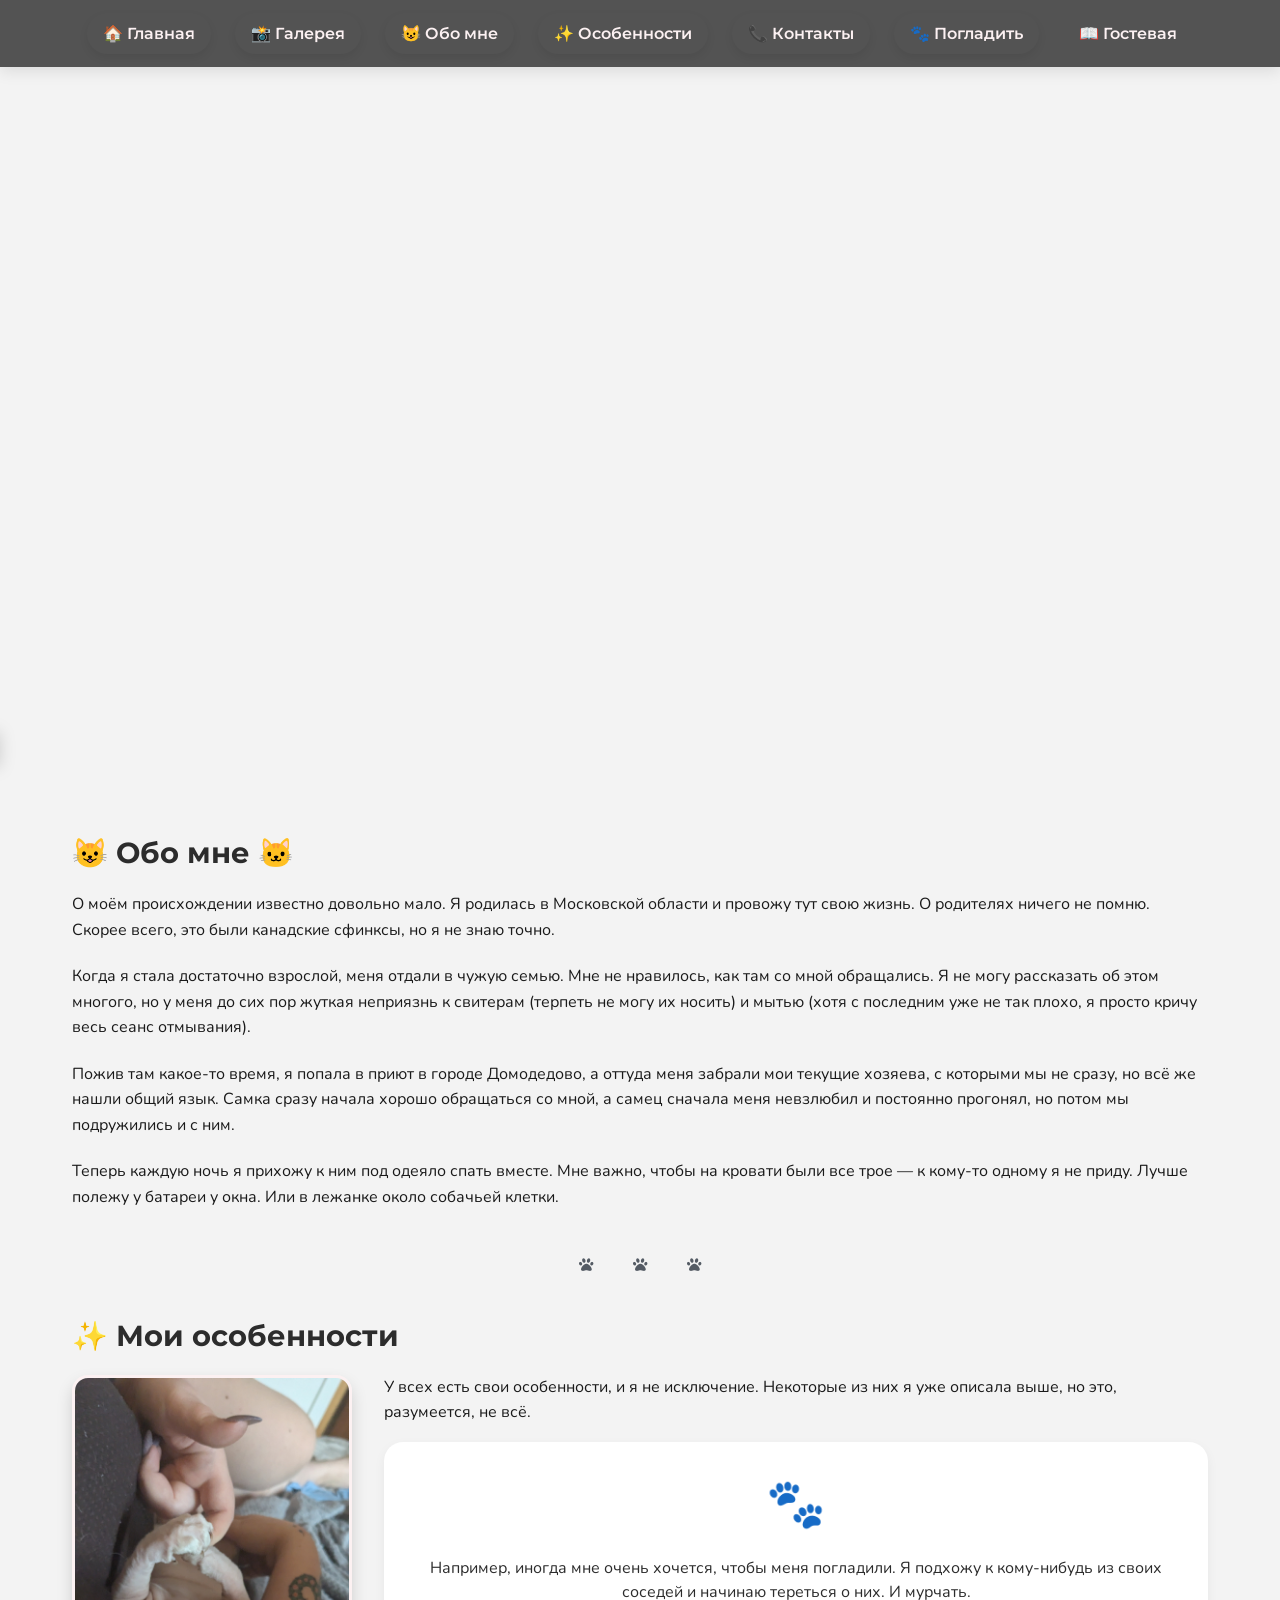
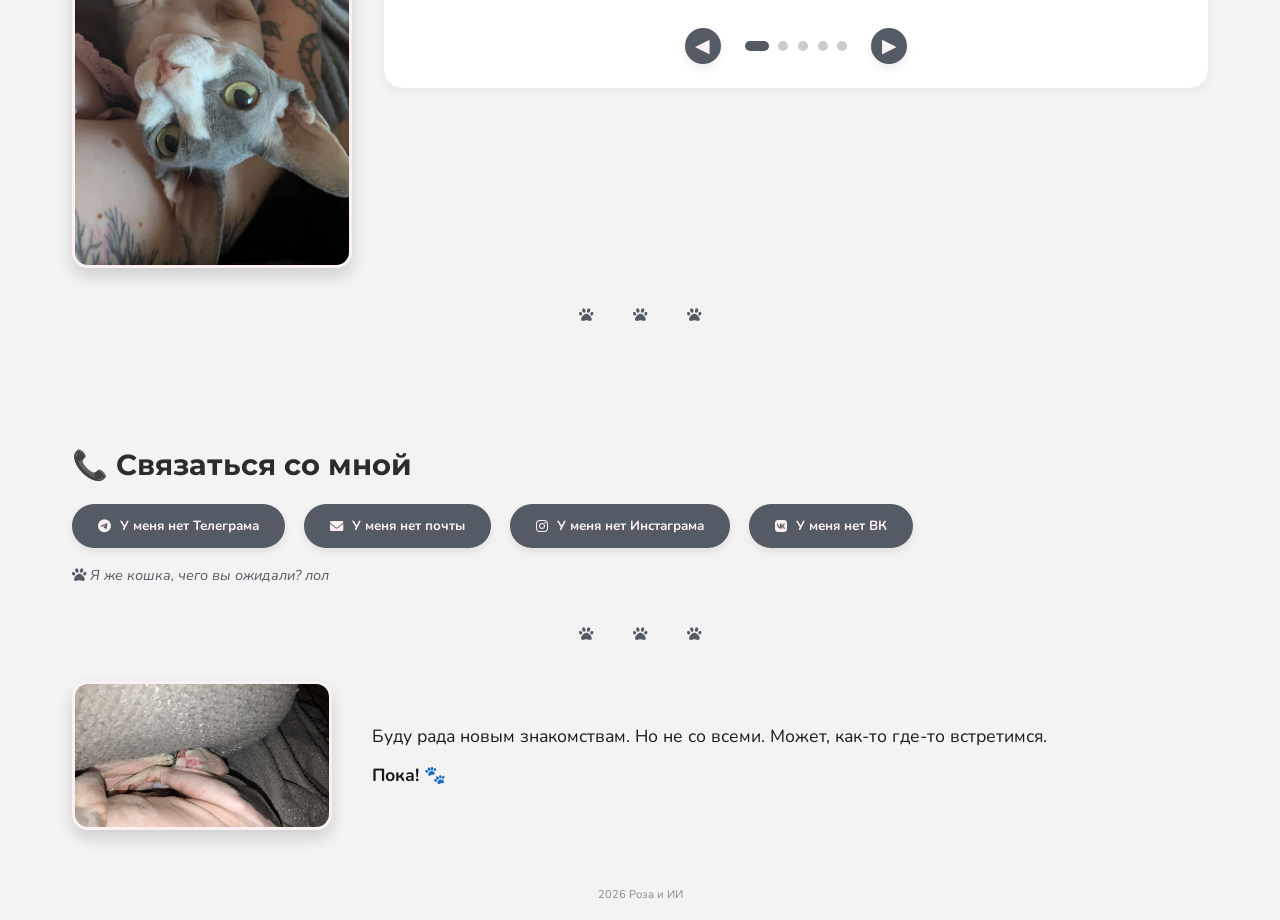
==== commit 86742aee: "fix index" ====
--- a/index.html
+++ b/index.html
@@ -8,7 +8,6 @@
     <link rel="stylesheet" href="https://cdnjs.cloudflare.com/ajax/libs/font-awesome/6.0.0-beta3/css/all.min.css">
     <link rel="stylesheet" href="css/style.css">
     <style>
-        /* Стили для липкой шапки */
         .sticky-nav {
             position: sticky;
             top: 0;
@@ -22,7 +21,6 @@
             gap: 1.5rem;
             box-shadow: 0 4px 15px rgba(0,0,0,0.1);
         }
-
         .nav-link {
             background: none;
             border: none;
@@ -39,24 +37,10 @@
             gap: 0.5rem;
             text-decoration: none;
         }
-
-        .nav-link:hover {
-            background: rgba(255,255,255,0.2);
-            transform: translateY(-2px);
-        }
-
-        .nav-link:active {
-            transform: translateY(0);
-        }
-
-        html {
-            scroll-behavior: smooth;
-        }
-
-        section, [id] {
-            scroll-margin-top: 80px;
-        }
-
+        .nav-link:hover { background: rgba(255,255,255,0.2); transform: translateY(-2px); }
+        .nav-link:active { transform: translateY(0); }
+        html { scroll-behavior: smooth; }
+        section, [id] { scroll-margin-top: 80px; }
         .hero {
             display: flex;
             align-items: center;
@@ -65,7 +49,6 @@
             background: #4A4A4A;
             flex-wrap: wrap;
         }
-
         .hero-photo {
             width: 180px;
             height: 180px;
@@ -75,10 +58,7 @@
             box-shadow: 0 8px 16px rgba(0,0,0,0.2);
             cursor: default;
         }
-
-        .hero-title {
-            flex: 1;
-        }
+        .hero-title { flex: 1; }
         .hero-name {
             font-family: 'Brush Script MT', 'Brush Script Std', cursive;
             font-size: 4.5rem;
@@ -100,7 +80,6 @@
             color: #FCF1F2;
             margin-top: 0.3rem;
         }
-
         .paw-divider {
             display: flex;
             justify-content: center;
@@ -109,18 +88,12 @@
             background: #F3F3F3;
             flex-wrap: wrap;
         }
-
-        .paw-icon {
-            font-size: 0.9rem;
-            color: #545B64;
-        }
-
+        .paw-icon { font-size: 0.9rem; color: #545B64; }
         .section {
             background: #F3F3F3;
             padding: 1.5rem 2rem;
             margin-bottom: 0;
         }
-
         .section-title {
             font-family: 'Montserrat', sans-serif;
             font-size: 1.8rem;
@@ -130,12 +103,7 @@
             padding: 0;
             border-bottom: none;
         }
-
-        .text-content {
-            font-size: 1rem;
-            color: #1a1a1a;
-        }
-
+        .text-content { font-size: 1rem; color: #1a1a1a; }
         .gallery {
             display: flex;
             flex-wrap: wrap;
@@ -143,13 +111,11 @@
             justify-content: flex-start;
             margin: 1rem 0;
         }
-
         .gallery-item {
             position: relative;
             display: inline-block;
             cursor: pointer;
         }
-
         .gallery-item img {
             width: 220px;
             height: 220px;
@@ -160,7 +126,6 @@
             display: block;
             border: 3px solid #FCF1F2;
         }
-
         @media (hover: hover) and (pointer: fine) {
             .gallery-item:hover::before {
                 content: "🐾 🐾 🐾 🐾 🐾";
@@ -188,7 +153,6 @@
                 border-color: #545B64;
             }
         }
-
         .gallery-item:active::before {
             content: "🐾 🐾 🐾 🐾 🐾";
             position: absolute;
@@ -206,17 +170,13 @@
             border-radius: 1.2rem;
             color: #545B64;
         }
-        .gallery-item:active img {
-            transform: scale(0.99);
-        }
-
+        .gallery-item:active img { transform: scale(0.99); }
         .features-block {
             display: flex;
             gap: 2rem;
             flex-wrap: wrap;
             align-items: flex-start;
         }
-
         .features-img {
             width: 280px;
             border-radius: 1rem;
@@ -226,7 +186,6 @@
             transition: 0.3s;
             cursor: pointer;
         }
-
         @media (hover: hover) and (pointer: fine) {
             .features-img:hover {
                 transform: scale(1.01);
@@ -240,22 +199,16 @@
             outline-offset: 8px;
             transform: scale(0.99);
         }
-
-        .features-text {
-            flex: 1;
-        }
-
+        .features-text { flex: 1; }
         .features-list {
             list-style: none;
             margin-top: 1rem;
         }
-
         .features-list li {
             margin-bottom: 0.8rem;
             padding-left: 1.8rem;
             position: relative;
         }
-
         .features-list li::before {
             content: "🐾";
             position: absolute;
@@ -263,21 +216,18 @@
             color: #545B64;
             font-weight: bold;
         }
-
         .contact-footer {
             margin-top: 0.8rem;
             font-style: italic;
             color: #545B64;
             font-size: 0.9rem;
         }
-
         .closing-block {
             display: flex;
             gap: 2.5rem;
             align-items: center;
             flex-wrap: wrap;
         }
-
         .closing-img {
             width: 260px;
             border-radius: 1rem;
@@ -287,7 +237,6 @@
             transition: 0.3s;
             cursor: pointer;
         }
-
         @media (hover: hover) and (pointer: fine) {
             .closing-img:hover {
                 transform: scale(1.01);
@@ -301,18 +250,15 @@
             outline-offset: 8px;
             transform: scale(0.99);
         }
-
         .closing-text {
             flex: 1;
             font-size: 1.1rem;
             line-height: 1.5;
         }
-
         .closing-text p:last-child {
             margin-top: 0.8rem;
             font-weight: 700;
         }
-
         .footer-signature {
             text-align: center;
             font-family: 'Nunito', sans-serif;
@@ -322,17 +268,12 @@
             padding: 1rem;
             background: #F3F3F3;
         }
-
         .story-text {
             display: flex;
             flex-direction: column;
             gap: 0.8rem;
         }
-        .story-text p {
-            margin-bottom: 0.5rem;
-        }
-
-        /* Модальное окно для фото на главной странице */
+        .story-text p { margin-bottom: 0.5rem; }
         .modal {
             display: none;
             position: fixed;
@@ -344,7 +285,6 @@
             background-color: rgba(0,0,0,0.95);
             cursor: pointer;
         }
-
         .modal-content {
             position: relative;
             margin: auto;
@@ -355,7 +295,6 @@
             width: 100%;
             padding: 2rem;
         }
-
         .modal-img {
             max-width: 90%;
             max-height: 85vh;
@@ -363,7 +302,6 @@
             border-radius: 0.5rem;
             box-shadow: 0 0 30px rgba(0,0,0,0.5);
         }
-
         .close-modal {
             position: absolute;
             top: 20px;
@@ -375,25 +313,16 @@
             transition: 0.3s;
             z-index: 2001;
         }
-
-        .close-modal:hover {
-            color: #ccc;
-            transform: scale(1.1);
-        }
-
-        /* Выезжающие блоки при скролле */
+        .close-modal:hover { color: #ccc; transform: scale(1.1); }
         .fade-in {
             opacity: 0;
             transform: translateY(30px);
             transition: opacity 0.6s cubic-bezier(0.2, 0.9, 0.4, 1.1), transform 0.6s cubic-bezier(0.2, 0.9, 0.4, 1.1);
         }
-
         .fade-in.visible {
             opacity: 1;
             transform: translateY(0);
         }
-
-        /* Выезжающие картинки по краям */
         .cat-slide {
             position: fixed;
             z-index: 999;
@@ -402,32 +331,21 @@
             width: 100px;
             filter: drop-shadow(0 2px 8px rgba(0,0,0,0.15));
         }
-
         .cat-slide.left {
             left: 0;
             bottom: 15%;
             transform: translateX(-100%);
         }
-
         .cat-slide.right {
             right: 0;
             top: 25%;
             transform: translateX(100%);
         }
-
         @media (max-width: 768px) {
-            .cat-slide {
-                width: 60px;
-            }
-            .cat-slide.left {
-                bottom: 10%;
-            }
-            .cat-slide.right {
-                top: 20%;
-            }
-        }
-
-        /* Карусель фактов */
+            .cat-slide { width: 60px; }
+            .cat-slide.left { bottom: 10%; }
+            .cat-slide.right { top: 20%; }
+        }
         .facts-carousel {
             background: #FFF;
             border-radius: 1.2rem;
@@ -435,28 +353,14 @@
             margin-top: 1rem;
             box-shadow: 0 4px 12px rgba(0,0,0,0.05);
         }
-
         .fact-card {
             display: none;
             text-align: center;
             animation: fadeIn 0.4s ease;
         }
-
-        .fact-card.active {
-            display: block;
-        }
-
-        .fact-icon {
-            font-size: 3rem;
-            margin-bottom: 0.8rem;
-        }
-
-        .fact-text {
-            font-size: 1rem;
-            line-height: 1.5;
-            color: #2c2c2c;
-        }
-
+        .fact-card.active { display: block; }
+        .fact-icon { font-size: 3rem; margin-bottom: 0.8rem; }
+        .fact-text { font-size: 1rem; line-height: 1.5; color: #2c2c2c; }
         .carousel-nav {
             display: flex;
             align-items: center;
@@ -464,9 +368,7 @@
             gap: 1.5rem;
             margin-top: 1.5rem;
         }
-
-        .carousel-prev,
-        .carousel-next {
+        .carousel-prev, .carousel-next {
             background: #545B64;
             border: none;
             color: #FCF1F2;
@@ -480,23 +382,9 @@
             align-items: center;
             justify-content: center;
         }
-
-        .carousel-prev:hover,
-        .carousel-next:hover {
-            background: #6a7480;
-            transform: scale(1.05);
-        }
-
-        .carousel-prev:active,
-        .carousel-next:active {
-            transform: scale(0.95);
-        }
-
-        .carousel-dots {
-            display: flex;
-            gap: 0.6rem;
-        }
-
+        .carousel-prev:hover, .carousel-next:hover { background: #6a7480; transform: scale(1.05); }
+        .carousel-prev:active, .carousel-next:active { transform: scale(0.95); }
+        .carousel-dots { display: flex; gap: 0.6rem; }
         .dot {
             width: 10px;
             height: 10px;
@@ -505,44 +393,25 @@
             cursor: pointer;
             transition: 0.2s;
         }
-
         .dot.active {
             background: #545B64;
             width: 24px;
             border-radius: 10px;
         }
-
-        .dot:hover {
-            background: #999;
-        }
-
+        .dot:hover { background: #999; }
         @keyframes fadeIn {
-            from {
-                opacity: 0;
-                transform: translateX(10px);
-            }
-            to {
-                opacity: 1;
-                transform: translateX(0);
-            }
-        }
-
+            from { opacity: 0; transform: translateX(10px); }
+            to { opacity: 1; transform: translateX(0); }
+        }
         @media (max-width: 768px) {
-            .fact-icon {
-                font-size: 2.5rem;
-            }
-            .fact-text {
-                font-size: 0.9rem;
-            }
-            .carousel-nav {
-                gap: 1rem;
-            }
+            .fact-icon { font-size: 2.5rem; }
+            .fact-text { font-size: 0.9rem; }
+            .carousel-nav { gap: 1rem; }
         }
     </style>
 </head>
 <body>
 
-<!-- Липкая панель навигации -->
 <div class="sticky-nav">
     <button class="nav-link" data-section="hero">🏠 Главная</button>
     <button class="nav-link" data-section="gallery">📸 Галерея</button>
@@ -622,7 +491,6 @@
                 <img class="features-img" src="images/looks_up.jpg" alt="Роза смотрит вверх" data-img="images/looks_up.jpg">
                 <div class="features-text">
                     <p>У всех есть свои особенности, и я не исключение. Некоторые из них я уже описала выше, но это, разумеется, не всё.</p>
-                    
                     <div class="facts-carousel">
                         <div class="fact-card active" data-fact="0">
                             <div class="fact-icon">🐾</div>
@@ -644,7 +512,6 @@
                             <div class="fact-icon">💨</div>
                             <div class="fact-text">Стыдно признаться, но я очень люблю, когда меня шлёпают по спинке над хвостом. Оооо, как же это приятно! Пожалуйста, никому не рассказывайте.</div>
                         </div>
-                        
                         <div class="carousel-nav">
                             <button class="carousel-prev" aria-label="Предыдущий факт">◀</button>
                             <div class="carousel-dots">
@@ -681,7 +548,7 @@
                 <button class="contact-btn" onclick="showNotification('Зачем мне телеграм? 😸')"><i class="fab fa-telegram"></i> У меня нет Телеграма</button>
                 <button class="contact-btn" onclick="showNotification('Вы серьёзно? Я же кошка! 🐾')"><i class="fas fa-envelope"></i> У меня нет почты</button>
                 <button class="contact-btn" onclick="showNotification('Серьёзно, хватит 📸😼')"><i class="fab fa-instagram"></i> У меня нет Инстаграма</button>
-                <button class="contact-btn" onclick="showNotification('Я всецело и на полном серьёзе считаю, что после захвата властью этого сайта делать там совершенно нечего. Возможно, кому-то моя позиция покажется рискованной или даже дерзкой, но то, во что развился интернет, подарило пользователям ощущение невиданной доселе свободы, а также возможности, которые раньше нельзя было даже представить. Теперь же все эти попытки запрещать, ограничивать и закрывать вызывают лишь чувство глубочайшего сожаления, как если бы у человечества пытались отнять его право на самовыражение и гражданские свободы, которые, как нам всем начало казаться, являются неотъемлимым элементом современной цивилизации. Впрочем,')"><i class="fab fa-vk"></i> У меня нет ВК</button>
+                <button class="contact-btn" onclick="showNotification('Я всецело и на полном серьёзе считаю...')"><i class="fab fa-vk"></i> У меня нет ВК</button>
             </div>
             <div class="contact-footer">
                 <i class="fas fa-paw"></i> Я же кошка, чего вы ожидали? лол
@@ -720,15 +587,13 @@
 
 <script src="js/main.js"></script>
 <script src="js/carousel.js"></script>
-<script src="js/main.js"></script>
-<script src="js/carousel.js"></script>
 <script>
     // Модальное окно для фото
     const modalHtml = `
         <div id="imageModal" class="modal" style="display: none;">
             <span class="close-modal" onclick="closeImageModal()">&times;</span>
             <div class="modal-content" onclick="event.stopPropagation()">
-                <img class="modal-img" id="imageModalImg" src="" alt="">
+                <img class="modal-img" id="imageModalImg" src="" alt="" onclick="closeImageModal()">
             </div>
         </div>
     `;
@@ -757,7 +622,7 @@
         });
     });
 
-    // Закрытие по клику на фон (тёмную область)
+    // Закрытие по клику на фон
     document.addEventListener('click', function(e) {
         const modal = document.getElementById('imageModal');
         if (e.target === modal) {
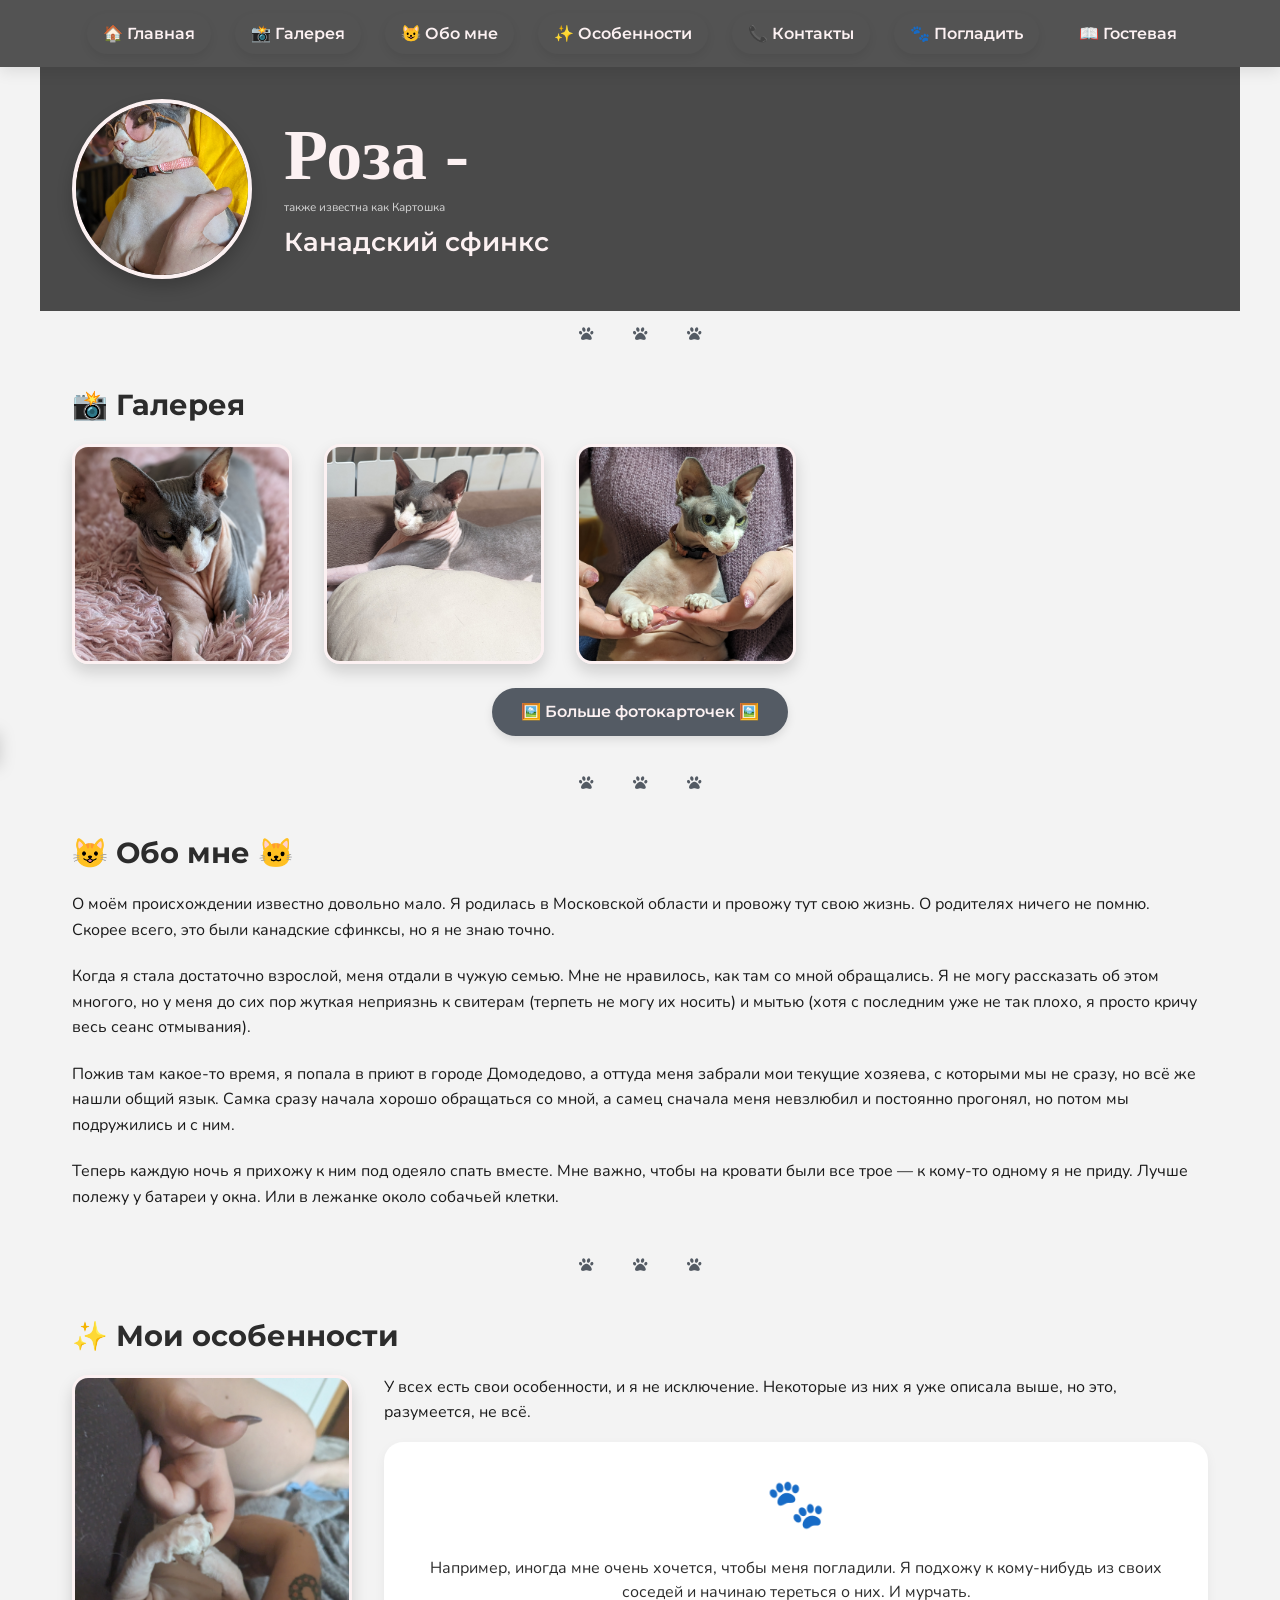
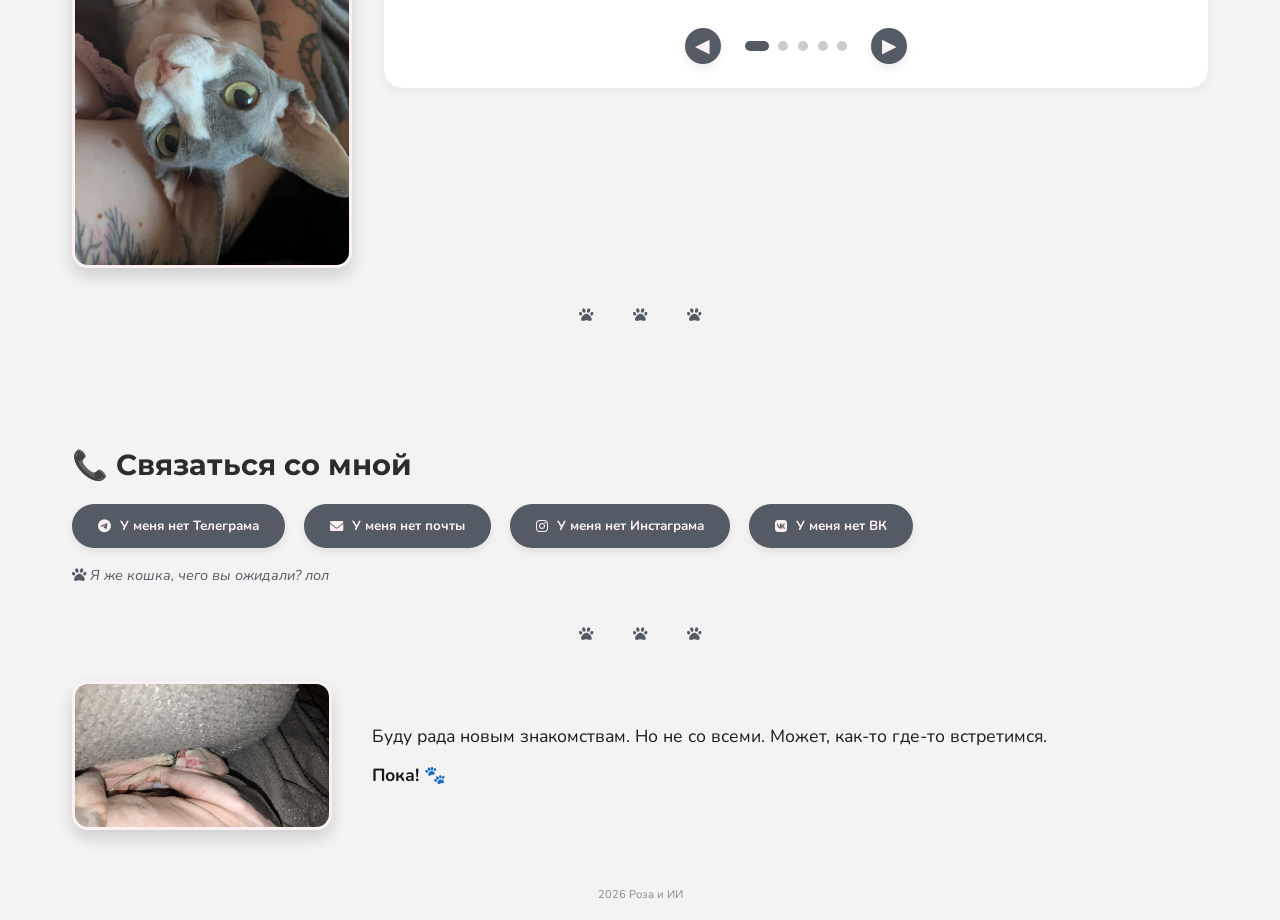
==== commit 1e622e39: "fixed vk button index.html" ====
--- a/index.html
+++ b/index.html
@@ -548,7 +548,7 @@
                 <button class="contact-btn" onclick="showNotification('Зачем мне телеграм? 😸')"><i class="fab fa-telegram"></i> У меня нет Телеграма</button>
                 <button class="contact-btn" onclick="showNotification('Вы серьёзно? Я же кошка! 🐾')"><i class="fas fa-envelope"></i> У меня нет почты</button>
                 <button class="contact-btn" onclick="showNotification('Серьёзно, хватит 📸😼')"><i class="fab fa-instagram"></i> У меня нет Инстаграма</button>
-                <button class="contact-btn" onclick="showNotification('Я всецело и на полном серьёзе считаю...')"><i class="fab fa-vk"></i> У меня нет ВК</button>
+                <button class="contact-btn" onclick="showNotification('Я всецело и на полном серьёзе считаю, что после захвата властью этого сайта делать там совершенно нечего. Возможно, кому-то моя позиция покажется рискованной или даже дерзкой, но то, во что развился интернет, подарило пользователям ощущение невиданной доселе свободы, а также возможности, которые раньше нельзя было даже представить. Теперь же все эти попытки запрещать, ограничивать и закрывать вызывают лишь чувство глубочайшего сожаления, как если бы у человечества пытались отнять его право на самовыражение и гражданские свободы, которые, как нам всем начало казаться, являются неотъемлимым элементом современной цивилизации. Впрочем,')"><i class="fab fa-vk"></i> У меня нет ВК</button>
             </div>
             <div class="contact-footer">
                 <i class="fas fa-paw"></i> Я же кошка, чего вы ожидали? лол
